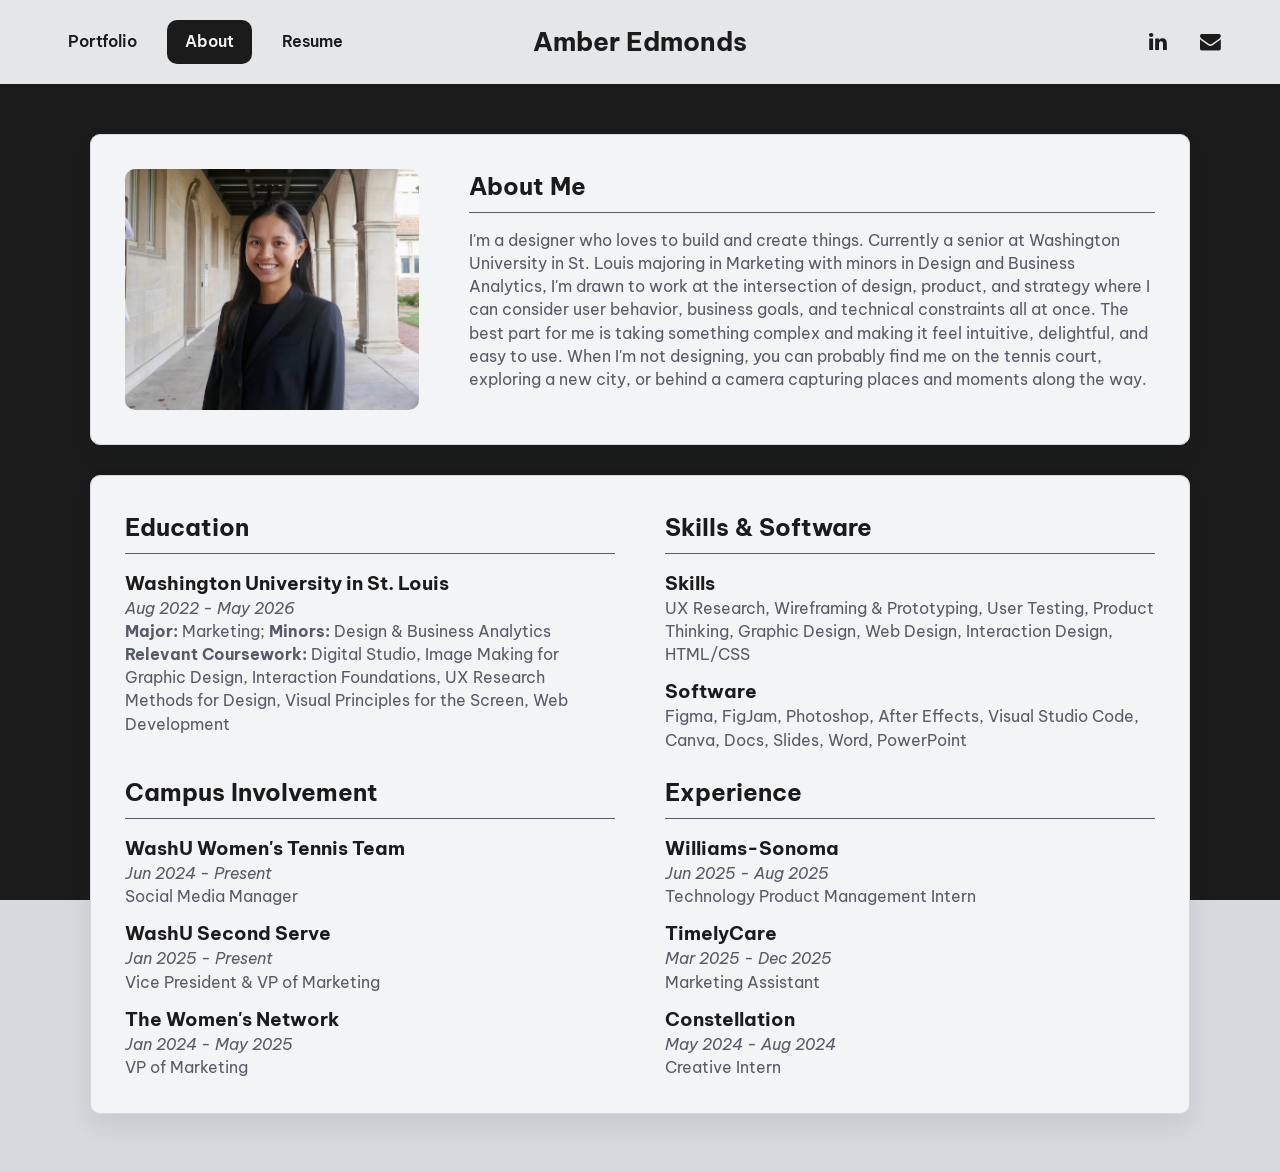
==== about.html @ a1888127 "portfolio update" ====
<!DOCTYPE html>
<html lang="en">
<head>
    <meta charset="UTF-8">
    <meta name="viewport" content="width=device-width, initial-scale=1.0">
    <title>Amber's Portfolio</title>
    <link rel="stylesheet" href="styles.css">
    <link rel="stylesheet" href="https://cdnjs.cloudflare.com/ajax/libs/font-awesome/4.7.0/css/font-awesome.min.css">

    <link rel="preconnect" href="https://fonts.googleapis.com">
    <link rel="preconnect" href="https://fonts.gstatic.com" crossorigin>
    <link href="https://fonts.googleapis.com/css2?family=Be+Vietnam+Pro:ital,wght@0,100;0,200;0,300;0,400;0,500;0,600;0,700;0,800;0,900;1,100;1,200;1,300;1,400;1,500;1,600;1,700;1,800;1,900" rel="stylesheet">
</head>
<body class="about-page">
    
    <header>
        <div class="top-nav">
                    <a class="top-nav-center" href="index.html">Amber Edmonds</a>
                    <div class="top-nav-menu">
                        <nav class="top-nav-left">
                <a href="index.html">Portfolio</a>
                <a class="selected" href="about.html">About</a>
                <a href="file:///Users/amberedmonds/Downloads/2_Career/Career%20Prep/Resume/Amber%20Edmonds%20Resume.pdf">Resume</a>
            </nav>
                    </div>
                    <nav class="top-nav-right" aria-label="Social links">
                <a href="https://www.linkedin.com/in/ambermedmonds/" target="_blank" rel="noopener noreferrer" aria-label="LinkedIn">
                    <i class="fa fa-linkedin" aria-hidden="true"></i>
                </a>
                <a href="mailto:a.m.edmonds@wustl.edu" aria-label="Email">
                    <i class="fa fa-envelope" aria-hidden="true"></i>
                </a>
            </nav>
                    <button class="nav-toggle" type="button" aria-expanded="false" aria-label="Toggle navigation menu">
                        <span></span>
                        <span></span>
                        <span></span>
                    </button>
                </div>
    </header>

    <main>
        <section id="about" class="about-panel">
            <div class="contents">
                <div class="two-cols">
                    <div class="first">
                        <img class="headshot" src="assets/headshot.png" alt="Professional headshot of Amber Edmonds">
                    </div>
                    <div class="second">
                        <h2>About Me</h2><hr>
                        <p>I'm a designer who loves to build and create things. Currently a senior at Washington University in St. Louis majoring in Marketing with minors in Design and Business Analytics, I'm drawn to work at the intersection of design, product, and strategy where I can consider user behavior, business goals, and technical constraints all at once. The best part for me is taking something complex and making it feel intuitive, delightful, and easy to use. When I'm not designing, you can probably find me on the tennis court, exploring a new city, or behind a camera capturing places and moments along the way.</p>
                    </div>
                </div>
            </div>
        </section>

        <section id="background" class="about-panel">
            <div class="contents">
                <div class="two-cols">
                    <div class="first">
                        <h2>Education</h2><hr>
                        <article>
                            <h3>Washington University in St. Louis</h3>
                            <p>
                                <i>Aug 2022 - May 2026</i>
                            </p>
                            <p>
                                <b>Major:</b> Marketing; <b>Minors:</b> Design &amp; Business Analytics
                            </p>
                            <p>
                                <b>Relevant Coursework:</b> Digital Studio, Image Making for Graphic Design, Interaction Foundations, UX Research Methods for Design, Visual Principles for the Screen, Web Development
                            </p>
                        </article><br>
                    </div>
                    <div class="second">
                        <h2>Skills & Software</h2><hr>
                        <article>
                            <h3>Skills</h3>
                            <p>UX Research, Wireframing &amp; Prototyping, User Testing, Product Thinking, Graphic Design, Web Design, Interaction Design, HTML/CSS</p>
                        </article>
                        <article>
                            <h3>Software</h3>
                            <p>Figma, FigJam, Photoshop, After Effects, Visual Studio Code, Canva, Docs, Slides, Word, PowerPoint</p>
                        </article><br>
                    </div>
                </div>

                <div class="two-cols">
                    <div class="first">
                        <h2>Campus Involvement</h2><hr>
                        <article>
                            <h3>WashU Women's Tennis Team</h3>
                            <p>
                                <i>Jun 2024 - Present</i><br>
                                Social Media Manager
                            </p>
                        </article>
                        <article>
                            <h3>WashU Second Serve</h3>
                            <p>
                                <i>Jan 2025 - Present</i><br>
                                Vice President & VP of Marketing
                            </p>
                        </article>
                        <article>
                            <h3>The Women's Network</h3>
                            <p>
                                <i>Jan 2024 - May 2025</i><br>
                                VP of Marketing
                            </p>
                        </article>
                    </div>
                    <div class="second">
                        <h2>Experience</h2><hr>
                        <article>
                            <h3>Williams-Sonoma</h3>
                            <p>
                                <i>Jun 2025 - Aug 2025</i><br>
                                Technology Product Management Intern
                            </p>
                        </article>
                        <article>
                            <h3>TimelyCare</h3>
                            <p>
                                <i>Mar 2025 - Dec 2025</i><br>
                                Marketing Assistant
                            </p>
                        </article>
                        <article>
                            <h3>Constellation</h3>
                            <p>
                                <i>May 2024 - Aug 2024</i><br>
                                Creative Intern
                            </p>
                        </article>
                    </div>
                </div>
            </div>
        </section>
    </main>
    <script src="script.js"></script>
    
</body>
</html>
---- styles.css ----
/*************** ALL PAGES ***************/

* {
  margin: 0;
  padding: 0;
  box-sizing: border-box;
}

:root {
    --nav-height: 84px;
    --nav-side-padding: 50px;
    --gray-dark: #1b1b1b;
    --gray-mid: #565b68;
    --gray-light-1: #f3f4f6;
    --gray-light-2: #d7d9df;
    --surface-overlay-94: rgba(243, 244, 246, 0.94);
    --surface-overlay-98: rgba(243, 244, 246, 0.98);
    --color-page: var(--gray-light-2);
    --color-surface: var(--gray-light-1);
    --color-surface-muted: var(--gray-light-1);
    --color-border: var(--gray-light-2);
    --color-text: var(--gray-dark);
    --color-muted: var(--gray-mid);
    --color-accent: #bb86fc;
    --shadow-soft: 0 12px 24px rgba(15, 23, 42, 0.08);
    --hero-surface-gradient:
        linear-gradient(160deg, var(--gray-dark) 0%, var(--gray-dark) 100%);
}

body {
    font-family: "Be Vietnam Pro", sans-serif;
    font-weight: 400;
    background-color: var(--color-page);
    color: var(--color-text);
    line-height: 1.45;
}

section {
    padding: 50px 0;
    background-color: var(--color-page);
    color: var(--color-text);
}

.contents {
    width: min(86%, 1240px);
    height: 100%;
    margin: 0 auto;
}

/*************** FONT STYLES ***************/

h1 {
    font-size: 4em;
}

@media screen and (max-width: 960px) {
    h1 {
        font-size: 3.5em;
    }
}

p {
    margin-bottom: 10px;
    color: var(--color-muted);
}

ul {
    list-style: none;
}

li {
    color: var(--color-muted);
}

a {
    color: var(--color-accent);
}

.header {
    color: var(--color-text);
}

.subheader {
    color: var(--color-muted);
}

h2,
h3 {
    color: var(--color-text);
}

/*************** HERO SECTION (ALL PAGES) ***************/

.hero {
    height: 75vh;
    padding-top: calc(var(--nav-height));
    background-image: linear-gradient(rgba(14, 0, 47, 0.8), rgba(14,0,47,0.5)), url("./assets/hero-background.jpg");
    background-size: cover;
    background-position: center;
    align-content: center;
    color: white;
}

.hero-description {
    font-weight: 400;
}

.hero-contents {
    width: 80%;
    margin: 0 auto;
    display: flex;
    flex-direction: column;
    gap: 20px;
}

.hero-contents ul {
    font-size: 1.2em;
}

/*************** HOME HERO ***************/

.home-hero {
    height: auto;
    min-height: 70vh;
    padding: calc(var(--nav-height) + 84px) 0 88px;
    color: #f5f2fa;
    background-image: var(--hero-surface-gradient);
}

.home-hero .hero-contents {
    position: relative;
    z-index: 1;
    width: min(80%, 1080px);
    gap: 18px;
    align-items: center;
    text-align: center;
}

.home-hero h1 {
    color: #f5f2fa;
    font-size: clamp(3rem, 7vw, 5.2rem);
    line-height: 0.95;
}

.home-hero .hero-description {
    max-width: 700px;
    margin: 0 auto;
    color: #d7cee6;
    font-size: clamp(1.1rem, 2vw, 1.45rem);
    line-height: 1.45;
    font-weight: 500;
}

@media screen and (max-width: 900px) {
    .home-hero {
        min-height: 66vh;
        padding: calc(var(--nav-height) + 56px) 0 60px;
    }

    .home-hero .hero-contents {
        width: 88%;
    }
}

/*************** NAVIGATION BAR ***************/

.top-nav {
    width: 100%;
    height: var(--nav-height);
    position: fixed;
    top: 0;
    left: 0;
    padding: 0 var(--nav-side-padding);
    display: flex;
    align-items: center;
    justify-content: flex-start;
    background-color: var(--surface-overlay-94);
    backdrop-filter: blur(8px);
    z-index: 1000;
}

.top-nav-menu {
    display: flex;
    align-items: center;
    order: 1;
}

.top-nav-left {
    display: flex;
    align-items: center;
    gap: 12px;
    justify-content: flex-start;
}

.top-nav-right {
    order: 2;
    display: flex;
    align-items: center;
    gap: 12px;
    margin-left: auto;
    justify-content: flex-end;
    z-index: 2;
}

.top-nav-left a {
    padding: 10px 18px;
    border-radius: 10px;
    text-decoration: none;
    font-weight: 600;
    color: var(--gray-dark);
    transition: background-color 0.2s ease, color 0.2s ease;
}

.top-nav-left a:hover,
.top-nav-left a.selected {
    background-color: var(--gray-dark);
    color: var(--gray-light-1);
}

.top-nav-center {
    position: absolute;
    left: 50%;
    transform: translateX(-50%);
    padding: 0 12px;
    font-size: 1.6em;
    font-weight: 700;
    text-decoration: none;
    color: var(--gray-dark);
    white-space: nowrap;
    z-index: 2;
}

.nav-toggle {
    order: 3;
    display: none;
    width: 42px;
    height: 42px;
    margin: 0 0 0 10px;
    padding: 0;
    border: 0;
    border-radius: 10px;
    background: transparent;
    color: var(--gray-dark);
    cursor: pointer;
}

.nav-toggle:hover {
    background-color: rgba(27, 27, 27, 0.12);
}

.nav-toggle span {
    display: block;
    width: 20px;
    height: 2px;
    margin: 4px auto;
    background-color: var(--gray-dark);
    border-radius: 10px;
    transition: transform 0.2s ease, opacity 0.2s ease;
}

.top-nav.is-open .nav-toggle span:nth-child(1) {
    transform: translateY(6px) rotate(45deg);
}

.top-nav.is-open .nav-toggle span:nth-child(2) {
    opacity: 0;
}

.top-nav.is-open .nav-toggle span:nth-child(3) {
    transform: translateY(-6px) rotate(-45deg);
}

.top-nav-right a {
    width: 40px;
    height: 40px;
    display: inline-flex;
    justify-content: center;
    align-items: center;
    text-decoration: none;
    border-radius: 10px;
    font-size: 1.3em;
    color: var(--gray-dark);
    transition: background-color 0.2s ease, color 0.2s ease;
}

.top-nav-right a:hover {
    background-color: var(--gray-dark);
    color: var(--gray-light-1);
}

@media screen and (max-width: 900px) {
    :root {
        --nav-height: 74px;
        --nav-side-padding: 20px;
    }

    .top-nav-center {
        position: static;
        transform: none;
        font-size: 1.15em;
        margin-right: auto;
        padding: 0;
    }

    .nav-toggle {
        display: inline-block;
        position: relative;
        z-index: 2;
        margin-left: 8px;
    }

    .top-nav-menu {
        display: none;
        position: absolute;
        top: calc(100% + 10px);
        right: var(--nav-side-padding);
        width: min(280px, calc(100vw - (var(--nav-side-padding) * 2)));
        flex-direction: column;
        align-items: stretch;
        gap: 12px;
        padding: 14px;
        border-radius: 10px;
        background-color: var(--surface-overlay-98);
        box-shadow: 0 10px 24px rgba(0, 0, 0, 0.35);
        z-index: 3;
    }

    .top-nav.is-open .top-nav-menu {
        display: flex;
    }

    .top-nav-left {
        flex-direction: column;
        align-items: stretch;
        gap: 6px;
    }

    .top-nav-left a {
        display: block;
        width: 100%;
        padding: 9px 12px;
        font-size: 0.95em;
    }

    .top-nav-right {
        margin-left: 0;
        gap: 8px;
    }

    .top-nav-right a {
        width: 30px;
        height: 30px;
        font-size: 0.95em;
    }
}

@media screen and (max-width: 700px) {
    :root {
        --nav-height: 70px;
        --nav-side-padding: 14px;
    }

    .top-nav-left {
        gap: 4px;
    }

    .top-nav-left a {
        padding: 6px 8px;
    }

    .top-nav-center {
        font-size: 1em;
    }

    .top-nav-menu {
        width: min(240px, calc(100vw - (var(--nav-side-padding) * 2)));
    }

    .top-nav-left a {
        font-size: 0.9em;
    }
}

/*************** PROJECT GRID ***************/

body.home-page,
body.about-page {
    background-image: var(--hero-surface-gradient);
    background-attachment: fixed;
    background-repeat: no-repeat;
    background-size: cover;
}

.home-projects {
    padding: 8px 0 72px;
    background-color: transparent;
}

.home-projects .contents {
    padding: 0;
    border: 0;
    border-radius: 10px;
    background-color: transparent;
    box-shadow: none;
}

.project-header {
    margin-bottom: 18px;
    color: var(--color-text);
    font-size: clamp(2.2rem, 5vw, 3.2rem);
}

.home-projects .project-header {
    color: var(--gray-light-1);
}

.home-projects .contents > .project-tags {
    margin-bottom: 30px;
}

.card-grid {
    display: grid;
    grid-template-columns: 1fr 1fr;
    gap: 30px;
}

@media screen and (max-width: 1240px) {
    .card-grid {
        grid-template-columns: 1fr;
        gap: 24px;
    }
}

.card {
    width: 100%;
    height: auto;
    position: relative;
    padding: 0;
    border: 0;
    border-radius: 10px;
    background-color: transparent;
    box-shadow: none;
    transition: transform 0.22s ease;
    overflow: visible;
}

.card-img {
    width: 100%;
    height: 52vh;
    margin-top: 0;
    display: block;            
    object-fit: cover;
    border-radius: 10px;
    transition: scale 0.25s ease;
}

.card-link {
    display: block;
    color: inherit;
    text-decoration: none;
    cursor: pointer;
    border-radius: 10px;
}

@media screen and (max-width: 1240px) {
    .card-img {
        height: 68vh;
    }
}

@media screen and (max-width: 1000px) {
    .card-img {
        height: 60vh;
    }
}

@media screen and (max-width: 700px) {
    .card-img {
        height: 56vh;
    }
}

.card:hover,
.card:focus-within {
    transform: none;
    box-shadow: none;
}

.card:hover .card-img,
.card:focus-within .card-img {
    scale: 1.005;
    box-shadow: 0 8px 18px rgba(0, 0, 0, 0.25);
}

.card-grid a {
    text-decoration: none;
    color: inherit;
}

.project-tags {
    width: 100%;
    display: flex;
    flex-direction: row;
    flex-wrap: wrap;
    gap: 10px;
}

.card .project-tags {
    margin: 14px 0 10px;
}

.home-projects .card .project-tags {
    margin: 14px 0 15px;
}

.tag {
    margin: 0;
    padding: 5px 15px;
    text-align: center;
    border: var(--color-accent) solid 2px;
    border-radius: 10px;
    background-color: rgba(187, 134, 252, 0.1);
    color: var(--color-accent);
    font-size: 0.86rem;
    font-weight: 600;
}

.tag.is-active {
    background-color: var(--gray-dark);
    border-color: var(--gray-dark);
    color: var(--gray-light-1);
}

.home-projects .contents > .project-tags .tag:hover,
.home-projects .contents > .project-tags .tag.is-active {
    background-color: rgba(187, 134, 252, 1);
    border-color: rgba(187, 134, 252, 1);
    color: var(--gray-light-1);
}

.card .header {
    margin-bottom: 6px;
    font-size: 1.35rem;
    line-height: 1.25;
    text-transform: none;
}

.home-projects .card .header {
    color: var(--gray-light-1);
}

.home-projects .card .subheader {
    color: var(--gray-light-2);
}

@media screen and (max-width: 900px) {
    .home-projects .contents {
        padding: 0;
    }
}

/*************** INDIVIDUAL PROJECT PAGES ***************/

.two-cols {
    display: flex;
    flex-direction: row;
    gap: 20px
}

.first {
    width: 20%;
}

.second {
    width: 80%;
}

@media screen and (max-width: 1240px) {
    .two-cols {
        flex-direction: column;
        gap: 0px;
    }
    .first {
        width: 100%;
    }
    .second {
        width: 100%;
    }
}

.cover-img {
    width: 100%;
    height: 94vh;
    object-fit: cover;
    margin-top: 30px;
    border-radius: 10px;
}

table {
    font-size: 1.3em;
}

th, td {
  padding: 5px 30px 5px 0px;
}

th {
    width: 10%;
    text-align: left;
}

img {
    width: 100%;
    margin-bottom: 20px;
    border-radius: 10px;
}

video {
    width: 100%;
    margin-bottom: 20px;
    border-radius: 10px;
}

iframe {
    width: 100%;
    height: 600px;
    border-radius: 10px;
}

/*************** PROJECT CASE STUDY SPLIT LAYOUT ***************/

.project-case-study {
    min-height: 100vh;
    padding: calc(var(--nav-height) + 50px) 50px 50px;
    background: var(--hero-surface-gradient);
}

.project-case-wrap {
    max-width: 1700px;
    height: calc(100vh - var(--nav-height) - 24px);
    margin: 0 auto;
    display: grid;
    grid-template-columns: minmax(340px, 39%) minmax(0, 61%);
    gap: 24px;
}

.project-case-left,
.project-case-right {
    border-radius: 10px;
    overflow: hidden;
    -webkit-mask-image: -webkit-radial-gradient(white, black);
}

.project-case-left {
    padding: 40px 34px;
    background-color: var(--color-surface);
    box-shadow: inset 0 0 0 1px var(--color-border);
    overflow-x: hidden;
    overflow-y: auto;
}

.project-case-left h1 {
    margin-bottom: 16px;
    color: var(--color-text);
    font-size: clamp(2.8rem, 6vw, 4rem);
    line-height: 0.95;
}

.project-case-kicker {
    margin-bottom: 14px;
    color: var(--color-muted);
    letter-spacing: 0.08em;
    font-size: 0.8rem;
    text-transform: uppercase;
    font-weight: 700;
}

.project-case-intro {
    margin-bottom: 14px;
    color: var(--color-muted);
    font-size: 1.1rem;
    line-height: 1.45;
}

.project-meta-grid {
    margin: 18px 0 28px;
    display: grid;
    grid-template-columns: repeat(3, minmax(0, 1fr));
    gap: 16px;
}

.project-meta-grid h3 {
    margin-bottom: 6px;
    color: var(--color-text);
    font-size: 1rem;
}

.project-meta-grid p {
    margin-bottom: 0;
    color: var(--color-muted);
    font-size: 0.98rem;
}

.project-accordion-group {
    margin-bottom: 26px;
    border-top: 1px solid var(--color-border);
}

.project-accordion {
    border-bottom: 1px solid var(--color-border);
}

.project-accordion summary {
    list-style: none;
    cursor: pointer;
    padding: 14px 0;
    color: var(--color-text);
    font-size: 1.1rem;
    font-weight: 600;
    display: flex;
    justify-content: space-between;
    align-items: center;
}

.project-accordion summary::-webkit-details-marker {
    display: none;
}

.project-accordion summary::after {
    content: "+";
    color: var(--color-text);
    font-size: 1.6rem;
    font-weight: 500;
    line-height: 1;
}

.project-accordion[open] summary::after {
    content: "\2212";
}

.project-accordion-content {
    padding: 0 0 16px;
}

.project-accordion-content p {
    color: var(--color-muted);
    margin-bottom: 0;
    line-height: 1.5;
}

.project-accordion-content ul {
    list-style: disc;
    padding-left: 20px;
}

.project-accordion-content li {
    color: var(--color-muted);
}

.project-prototype-link {
    display: inline-block;
    padding: 10px 16px;
    border-radius: 10px;
    text-decoration: none;
    font-weight: 700;
    color: var(--gray-light-1);
    background-color: var(--gray-dark);
}

.project-prototype-link:hover {
    color: var(--gray-light-1);
    background-color: var(--gray-mid);
}

.project-case-right {
    padding: 0 0px 0px;
    position: relative;
    overflow-x: hidden;
    overflow-y: auto;
    background: transparent;
    display: flex;
    flex-direction: column;
    gap: 14px;
}

.project-scroll-hint {
    position: absolute;
    right: 14px;
    top: 14px;
    margin: 0;
    padding: 6px 10px;
    border: 1px solid rgba(243, 244, 246, 0.4);
    border-radius: 999px;
    background-color: rgba(27, 27, 27, 0.74);
    color: var(--gray-light-1);
    font-size: 0.72rem;
    font-weight: 600;
    line-height: 1;
    letter-spacing: 0.02em;
    pointer-events: none;
    opacity: 0;
    transform: translateY(-6px);
    transition: opacity 0.2s ease, transform 0.2s ease;
    z-index: 3;
}

.project-case-right.can-scroll .project-scroll-hint {
    opacity: 1;
    transform: translateY(0);
}

.project-case-right.scrolled .project-scroll-hint {
    opacity: 0;
    transform: translateY(-6px);
}

.project-case-right::after {
    content: "";
    position: absolute;
    left: 0;
    right: 0;
    bottom: 0;
    height: 64px;
    background: linear-gradient(180deg, rgba(27, 27, 27, 0) 0%, rgba(27, 27, 27, 0.38) 100%);
    pointer-events: none;
    opacity: 0;
    transition: opacity 0.2s ease;
    z-index: 2;
}

.project-case-right.can-scroll::after {
    opacity: 1;
}

.project-case-right.scrolled::after {
    opacity: 0;
}

.project-visual-card {
    margin: 0;
    padding: 0;
    border: 0;
    border-radius: 10px;
    background: transparent;
}

.project-visual-card img,
.project-visual-card video {
    width: 100%;
    display: block;
    margin: 0;
    border-radius: 10px;
}

.project-visual-card figcaption {
    margin-top: 8px;
    color: #d7dbeb;
    font-size: 0.86rem;
    letter-spacing: 0.03em;
}

@media screen and (max-width: 1200px) {
    .project-case-study {
        padding: calc(var(--nav-height) + 16px) 14px 14px;
    }

    .project-case-wrap {
        height: auto;
        grid-template-columns: 1fr;
    }

    .project-case-right {
        min-height: 60vh;
    }
}

@media screen and (max-width: 700px) {
    .project-case-left {
        padding: 28px 20px;
    }

    .project-case-intro {
        font-size: 1rem;
    }

    .project-meta-grid {
        grid-template-columns: 1fr;
        gap: 12px;
    }
}

/*************** ABOUT ME ***************/

#about {
    padding-top: calc(var(--nav-height) + 50px);
    padding-bottom: 18px;
}

#background {
    padding-top: 12px;
    padding-bottom: 58px;
}

.about-panel {
    background-color: transparent;
}

.about-panel .contents {
    padding: 34px;
    border: 1px solid var(--color-border);
    border-radius: 10px;
    background-color: var(--color-surface);
    box-shadow: var(--shadow-soft);
}

.about-panel h2,
.about-panel h3 {
    color: var(--color-text);
}

.about-panel h3 {
    margin-top: 12px;
}

.about-panel p,
.about-panel li {
    color: var(--color-muted);
}

.about-panel p {
    margin-bottom: 0;
}

.about-panel hr {
    border: 0;
    border-top: 1px solid var(--gray-mid);
    margin: 8px 0 16px;
}

#about .two-cols {
    display: flex;
    flex-direction: row;
    gap: 50px;
}

@media screen and (max-width: 1100px) {
    #about .two-cols {
        flex-direction: column;
    }
}

#about .first {
    width: 30%;
}

@media screen and (max-width: 1100px) {
    #about .first {
        width: 100%;
        height: 60vh;
        align-self: center;
    }
}

#about .second {
    width: 70%;
}

@media screen and (max-width: 1100px) {
    #about .second {
        width: 100%;
    }
}

.headshot {
    height: 100%;
    margin: 0;
    object-fit: cover;
}

#background .two-cols {
    display: flex;
    flex-direction: row;
    gap: 50px;
}

@media screen and (max-width: 960px) {
    #background .two-cols {
        flex-direction: column;
        gap: 0px;
    }
}

#background .first {
    width: 50%;
}

@media screen and (max-width: 960px) {
    #background .first {
        width: 100%;
    }
}

#background .second {
    width: 50%;
}

@media screen and (max-width: 960px) {
    #background .second {
        width: 100%;
    }
}

@media screen and (max-width: 900px) {
    .about-panel .contents {
        padding: 22px;
    }
}

/*************** BUTTON ***************/

button {
    margin: 40px 0px;
    border: #BB86FC solid 2px;
    border-radius: 10px;
    font-family: "Be Vietnam Pro", sans-serif;
    font-size: 1.2em;
    background-color: rgba(187, 134, 252, 0);
    color: #BB86FC;
}

button:hover { 
    background-color: rgba(187, 134, 252, 100);
    color: white;
}
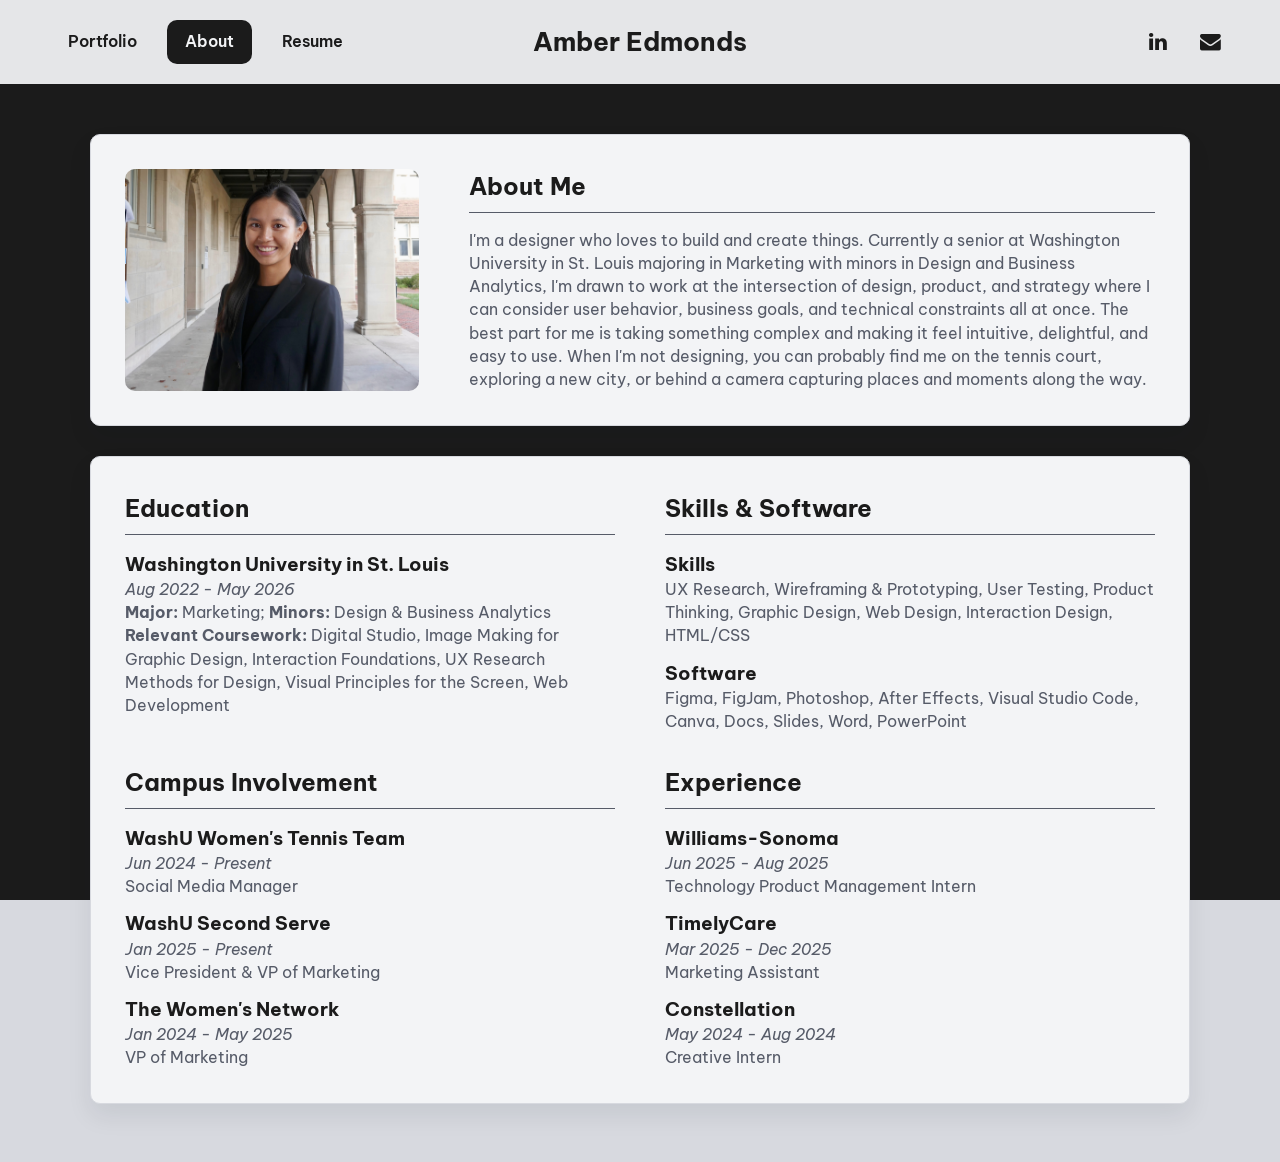
==== commit 3dd23e71: "update" ====
--- a/about.html
+++ b/about.html
@@ -70,7 +70,7 @@
                             <p>
                                 <b>Relevant Coursework:</b> Digital Studio, Image Making for Graphic Design, Interaction Foundations, UX Research Methods for Design, Visual Principles for the Screen, Web Development
                             </p>
-                        </article><br>
+                        </article>
                     </div>
                     <div class="second">
                         <h2>Skills & Software</h2><hr>
@@ -81,7 +81,7 @@
                         <article>
                             <h3>Software</h3>
                             <p>Figma, FigJam, Photoshop, After Effects, Visual Studio Code, Canva, Docs, Slides, Word, PowerPoint</p>
-                        </article><br>
+                        </article>
                     </div>
                 </div>
 
--- a/styles.css
+++ b/styles.css
@@ -47,6 +47,22 @@
     margin: 0 auto;
 }
 
+@media screen and (max-width: 1100px) {
+    .contents {
+        width: min(90%, 1240px);
+    }
+}
+
+@media screen and (max-width: 700px) {
+    section {
+        padding: 40px 0;
+    }
+
+    .contents {
+        width: min(92%, 1240px);
+    }
+}
+
 /*************** FONT STYLES ***************/
 
 h1 {
@@ -151,7 +167,7 @@
     font-weight: 500;
 }
 
-@media screen and (max-width: 900px) {
+@media screen and (max-width: 1024px) {
     .home-hero {
         min-height: 66vh;
         padding: calc(var(--nav-height) + 56px) 0 60px;
@@ -288,7 +304,7 @@
     color: var(--gray-light-1);
 }
 
-@media screen and (max-width: 900px) {
+@media screen and (max-width: 1024px) {
     :root {
         --nav-height: 74px;
         --nav-side-padding: 20px;
@@ -391,6 +407,13 @@
     background-size: cover;
 }
 
+@media (hover: none), screen and (max-width: 1200px) {
+    body.home-page,
+    body.about-page {
+        background-attachment: scroll;
+    }
+}
+
 .home-projects {
     padding: 8px 0 72px;
     background-color: transparent;
@@ -446,7 +469,7 @@
 
 .card-img {
     width: 100%;
-    height: 52vh;
+    height: clamp(220px, 34vw, 460px);
     margin-top: 0;
     display: block;            
     object-fit: cover;
@@ -464,19 +487,13 @@
 
 @media screen and (max-width: 1240px) {
     .card-img {
-        height: 68vh;
-    }
-}
-
-@media screen and (max-width: 1000px) {
-    .card-img {
-        height: 60vh;
+        height: clamp(250px, 58vw, 560px);
     }
 }
 
 @media screen and (max-width: 700px) {
     .card-img {
-        height: 56vh;
+        height: clamp(220px, 62vw, 340px);
     }
 }
 
@@ -590,13 +607,15 @@
 
 .cover-img {
     width: 100%;
-    height: 94vh;
+    height: clamp(320px, 80vh, 940px);
     object-fit: cover;
     margin-top: 30px;
     border-radius: 10px;
 }
 
 table {
+    width: 100%;
+    border-collapse: collapse;
     font-size: 1.3em;
 }
 
@@ -623,7 +642,7 @@
 
 iframe {
     width: 100%;
-    height: 600px;
+    height: clamp(280px, 72vh, 600px);
     border-radius: 10px;
 }
 
@@ -870,7 +889,7 @@
     }
 
     .project-case-right {
-        min-height: 60vh;
+        min-height: 52vh;
     }
 }
 
@@ -879,6 +898,10 @@
         padding: 28px 20px;
     }
 
+    .project-case-left h1 {
+        font-size: clamp(2rem, 11vw, 2.8rem);
+    }
+
     .project-case-intro {
         font-size: 1rem;
     }
@@ -886,6 +909,20 @@
     .project-meta-grid {
         grid-template-columns: 1fr;
         gap: 12px;
+    }
+
+    .project-case-right {
+        min-height: 44vh;
+        gap: 10px;
+    }
+
+    table {
+        font-size: 1rem;
+    }
+
+    th,
+    td {
+      padding: 5px 12px 5px 0px;
     }
 }
 
@@ -943,9 +980,10 @@
     gap: 50px;
 }
 
-@media screen and (max-width: 1100px) {
+@media screen and (max-width: 920px) {
     #about .two-cols {
         flex-direction: column;
+        gap: 20px;
     }
 }
 
@@ -953,11 +991,12 @@
     width: 30%;
 }
 
-@media screen and (max-width: 1100px) {
+@media screen and (max-width: 920px) {
     #about .first {
         width: 100%;
-        height: 60vh;
-        align-self: center;
+        max-width: none;
+        height: clamp(240px, 52vw, 360px);
+        align-self: stretch;
     }
 }
 
@@ -965,16 +1004,19 @@
     width: 70%;
 }
 
-@media screen and (max-width: 1100px) {
+@media screen and (max-width: 920px) {
     #about .second {
         width: 100%;
     }
 }
 
 .headshot {
+    width: 100%;
     height: 100%;
+    display: block;
     margin: 0;
     object-fit: cover;
+    object-position: center top;
 }
 
 #background .two-cols {
@@ -983,10 +1025,20 @@
     gap: 50px;
 }
 
-@media screen and (max-width: 960px) {
+@media screen and (min-width: 1101px) {
+    #background .contents > .two-cols + .two-cols {
+        margin-top: 32px;
+    }
+}
+
+@media screen and (max-width: 1100px) {
     #background .two-cols {
         flex-direction: column;
-        gap: 0px;
+        gap: 24px;
+    }
+
+    #background .contents > .two-cols + .two-cols {
+        margin-top: 24px;
     }
 }
 
@@ -994,7 +1046,7 @@
     width: 50%;
 }
 
-@media screen and (max-width: 960px) {
+@media screen and (max-width: 1100px) {
     #background .first {
         width: 100%;
     }
@@ -1004,7 +1056,7 @@
     width: 50%;
 }
 
-@media screen and (max-width: 960px) {
+@media screen and (max-width: 1100px) {
     #background .second {
         width: 100%;
     }
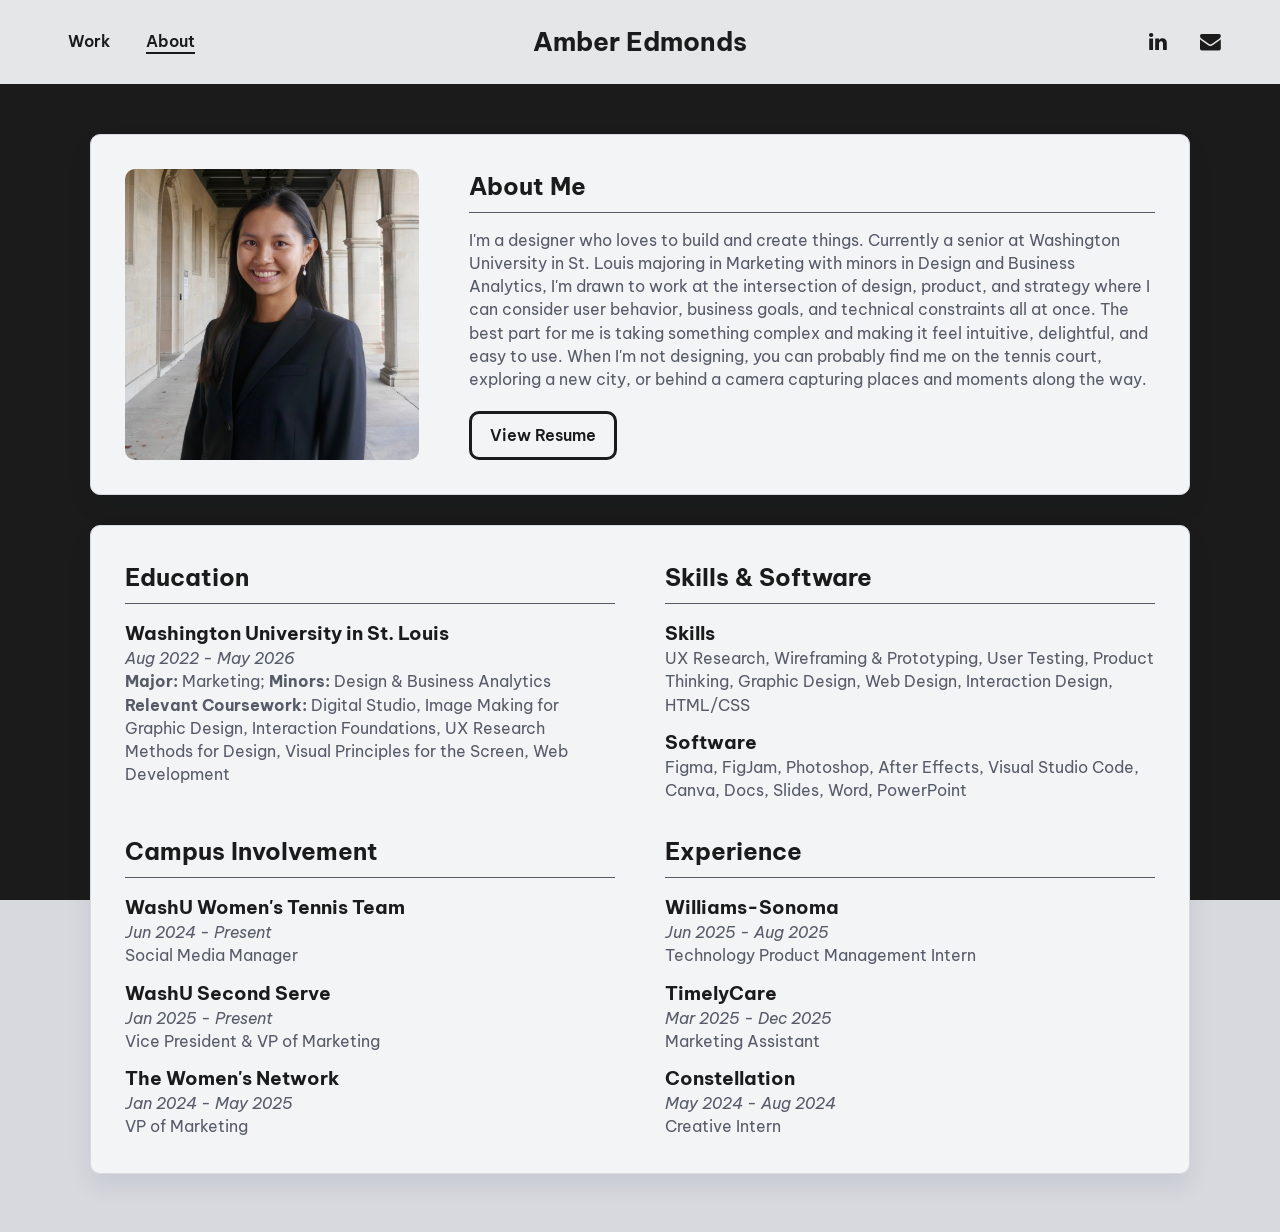
==== commit e3bc80e6: "update" ====
--- a/about.html
+++ b/about.html
@@ -10,6 +10,13 @@
     <link rel="preconnect" href="https://fonts.googleapis.com">
     <link rel="preconnect" href="https://fonts.gstatic.com" crossorigin>
     <link href="https://fonts.googleapis.com/css2?family=Be+Vietnam+Pro:ital,wght@0,100;0,200;0,300;0,400;0,500;0,600;0,700;0,800;0,900;1,100;1,200;1,300;1,400;1,500;1,600;1,700;1,800;1,900" rel="stylesheet">
+    <script async src="https://www.googletagmanager.com/gtag/js?id=G-XXXXXXXXXX"></script>
+    <script>
+      window.dataLayer = window.dataLayer || [];
+      function gtag(){dataLayer.push(arguments);}
+      gtag('js', new Date());
+      gtag('config', 'G-XXXXXXXXXX');
+    </script>
 </head>
 <body class="about-page">
     
@@ -18,9 +25,8 @@
                     <a class="top-nav-center" href="index.html">Amber Edmonds</a>
                     <div class="top-nav-menu">
                         <nav class="top-nav-left">
-                <a href="index.html">Portfolio</a>
+                <a href="index.html">Work</a>
                 <a class="selected" href="about.html">About</a>
-                <a href="file:///Users/amberedmonds/Downloads/2_Career/Career%20Prep/Resume/Amber%20Edmonds%20Resume.pdf">Resume</a>
             </nav>
                     </div>
                     <nav class="top-nav-right" aria-label="Social links">
@@ -49,6 +55,7 @@
                     <div class="second">
                         <h2>About Me</h2><hr>
                         <p>I'm a designer who loves to build and create things. Currently a senior at Washington University in St. Louis majoring in Marketing with minors in Design and Business Analytics, I'm drawn to work at the intersection of design, product, and strategy where I can consider user behavior, business goals, and technical constraints all at once. The best part for me is taking something complex and making it feel intuitive, delightful, and easy to use. When I'm not designing, you can probably find me on the tennis court, exploring a new city, or behind a camera capturing places and moments along the way.</p>
+                        <a class="project-prototype-link about-resume-link" href="https://drive.google.com/file/d/1lOohoUx36KySe4A1EGw-9jTchKFpHAnn/view?usp=sharing" target="_blank" rel="noopener noreferrer">View Resume</a>
                     </div>
                 </div>
             </div>
--- a/styles.css
+++ b/styles.css
@@ -137,10 +137,12 @@
 
 .home-hero {
     height: auto;
-    min-height: 70vh;
-    padding: calc(var(--nav-height) + 84px) 0 88px;
+    padding: calc(var(--nav-height) + 120px) 0 70px;
     color: #f5f2fa;
     background-image: var(--hero-surface-gradient);
+    background-size: 100% 100%;
+    background-position: 0 0;
+    background-color: var(--gray-dark);
 }
 
 .home-hero .hero-contents {
@@ -161,7 +163,7 @@
 .home-hero .hero-description {
     max-width: 700px;
     margin: 0 auto;
-    color: #d7cee6;
+    color: #ffffff;
     font-size: clamp(1.1rem, 2vw, 1.45rem);
     line-height: 1.45;
     font-weight: 500;
@@ -204,7 +206,7 @@
 .top-nav-left {
     display: flex;
     align-items: center;
-    gap: 12px;
+    gap: 0;
     justify-content: flex-start;
 }
 
@@ -220,17 +222,24 @@
 
 .top-nav-left a {
     padding: 10px 18px;
-    border-radius: 10px;
-    text-decoration: none;
+    border: 0;
+    border-radius: 0;
+    text-decoration-line: underline;
+    text-decoration-color: transparent;
+    text-decoration-thickness: 2px;
+    text-underline-offset: 5px;
     font-weight: 600;
     color: var(--gray-dark);
-    transition: background-color 0.2s ease, color 0.2s ease;
-}
-
-.top-nav-left a:hover,
+    transition: color 0.2s ease, text-decoration-color 0.2s ease;
+}
+
+.top-nav-left a:hover {
+    color: var(--gray-dark);
+    text-decoration-color: currentColor;
+}
+
 .top-nav-left a.selected {
-    background-color: var(--gray-dark);
-    color: var(--gray-light-1);
+    text-decoration-color: currentColor;
 }
 
 .top-nav-center {
@@ -407,6 +416,11 @@
     background-size: cover;
 }
 
+body.project-page {
+    background-color: #DBEAFE;
+    background-image: none;
+}
+
 @media (hover: none), screen and (max-width: 1200px) {
     body.home-page,
     body.about-page {
@@ -419,6 +433,14 @@
     background-color: transparent;
 }
 
+.project-directory-page {
+    padding-top: calc(var(--nav-height) + 28px);
+}
+
+.project-directory-page .home-projects {
+    padding-top: 0;
+}
+
 .home-projects .contents {
     padding: 0;
     border: 0;
@@ -437,8 +459,64 @@
     color: var(--gray-light-1);
 }
 
-.home-projects .contents > .project-tags {
-    margin-bottom: 30px;
+.project-category-grid {
+    margin-bottom: 12px;
+    display: grid;
+    grid-template-columns: repeat(auto-fit, minmax(160px, 1fr));
+    gap: 12px;
+}
+
+.project-category-card {
+    display: block;
+    margin: 0;
+    padding: 14px;
+    border: 1px solid rgba(243, 244, 246, 0.26);
+    border-radius: 10px;
+    background-color: rgba(27, 27, 27, 0.58);
+    color: var(--gray-light-1);
+    text-align: left;
+    text-decoration: none;
+    font-family: "Be Vietnam Pro", sans-serif;
+    font-size: 1rem;
+    line-height: 1.25;
+    cursor: pointer;
+    transition: transform 0.2s ease, border-color 0.2s ease, background-color 0.2s ease, color 0.2s ease;
+}
+
+.project-category-card:hover {
+    transform: translateY(-2px);
+    border-color: rgba(243, 244, 246, 0.52);
+    background-color: rgba(27, 27, 27, 0.7);
+}
+
+.project-category-card:focus-visible {
+    outline: 2px solid var(--gray-light-1);
+    outline-offset: 2px;
+}
+
+.project-category-card.is-active {
+    border-color: var(--gray-light-1);
+    background-color: var(--gray-light-1);
+    color: var(--gray-dark);
+}
+
+.project-category-title {
+    display: block;
+    margin-bottom: 8px;
+    font-size: 1.1rem;
+    font-weight: 700;
+}
+
+.project-category-meta {
+    display: block;
+    font-size: 0.86rem;
+    opacity: 0.86;
+}
+
+.project-filter-status {
+    margin-bottom: 28px;
+    color: #d7cee6;
+    font-size: 0.96rem;
 }
 
 .card-grid {
@@ -447,7 +525,7 @@
     gap: 30px;
 }
 
-@media screen and (max-width: 1240px) {
+@media screen and (max-width: 1100px) {
     .card-grid {
         grid-template-columns: 1fr;
         gap: 24px;
@@ -479,13 +557,14 @@
 
 .card-link {
     display: block;
+    position: relative;
     color: inherit;
     text-decoration: none;
     cursor: pointer;
     border-radius: 10px;
 }
 
-@media screen and (max-width: 1240px) {
+@media screen and (max-width: 1100px) {
     .card-img {
         height: clamp(250px, 58vw, 560px);
     }
@@ -527,7 +606,14 @@
 }
 
 .home-projects .card .project-tags {
-    margin: 14px 0 15px;
+    position: absolute;
+    top: 12px;
+    right: 12px;
+    width: auto;
+    margin: 0;
+    z-index: 2;
+    justify-content: flex-end;
+    pointer-events: none;
 }
 
 .tag {
@@ -542,17 +628,10 @@
     font-weight: 600;
 }
 
-.tag.is-active {
-    background-color: var(--gray-dark);
-    border-color: var(--gray-dark);
-    color: var(--gray-light-1);
-}
-
-.home-projects .contents > .project-tags .tag:hover,
-.home-projects .contents > .project-tags .tag.is-active {
-    background-color: rgba(187, 134, 252, 1);
-    border-color: rgba(187, 134, 252, 1);
-    color: var(--gray-light-1);
+.home-projects .card .tag {
+    border: 1px solid #111111;
+    background-color: #111111;
+    color: #ffffff;
 }
 
 .card .header {
@@ -573,6 +652,16 @@
 @media screen and (max-width: 900px) {
     .home-projects .contents {
         padding: 0;
+    }
+
+    .project-category-grid {
+        grid-template-columns: repeat(2, minmax(0, 1fr));
+    }
+}
+
+@media screen and (max-width: 600px) {
+    .project-category-grid {
+        grid-template-columns: 1fr;
     }
 }
 
@@ -767,6 +856,10 @@
     line-height: 1.5;
 }
 
+.wugo-link {
+    color: #2762EA;
+}
+
 .project-accordion-content ul {
     list-style: disc;
     padding-left: 20px;
@@ -778,17 +871,18 @@
 
 .project-prototype-link {
     display: inline-block;
-    padding: 10px 16px;
+    padding: 10px 18px;
+    border: 3px solid var(--gray-dark);
     border-radius: 10px;
     text-decoration: none;
-    font-weight: 700;
+    font-weight: 600;
+    color: var(--gray-dark);
+    background-color: transparent;
+}
+
+.project-prototype-link:hover {
     color: var(--gray-light-1);
     background-color: var(--gray-dark);
-}
-
-.project-prototype-link:hover {
-    color: var(--gray-light-1);
-    background-color: var(--gray-mid);
 }
 
 .project-case-right {
@@ -1010,6 +1104,10 @@
     }
 }
 
+.about-resume-link {
+    margin-top: 20px;
+}
+
 .headshot {
     width: 100%;
     height: 100%;
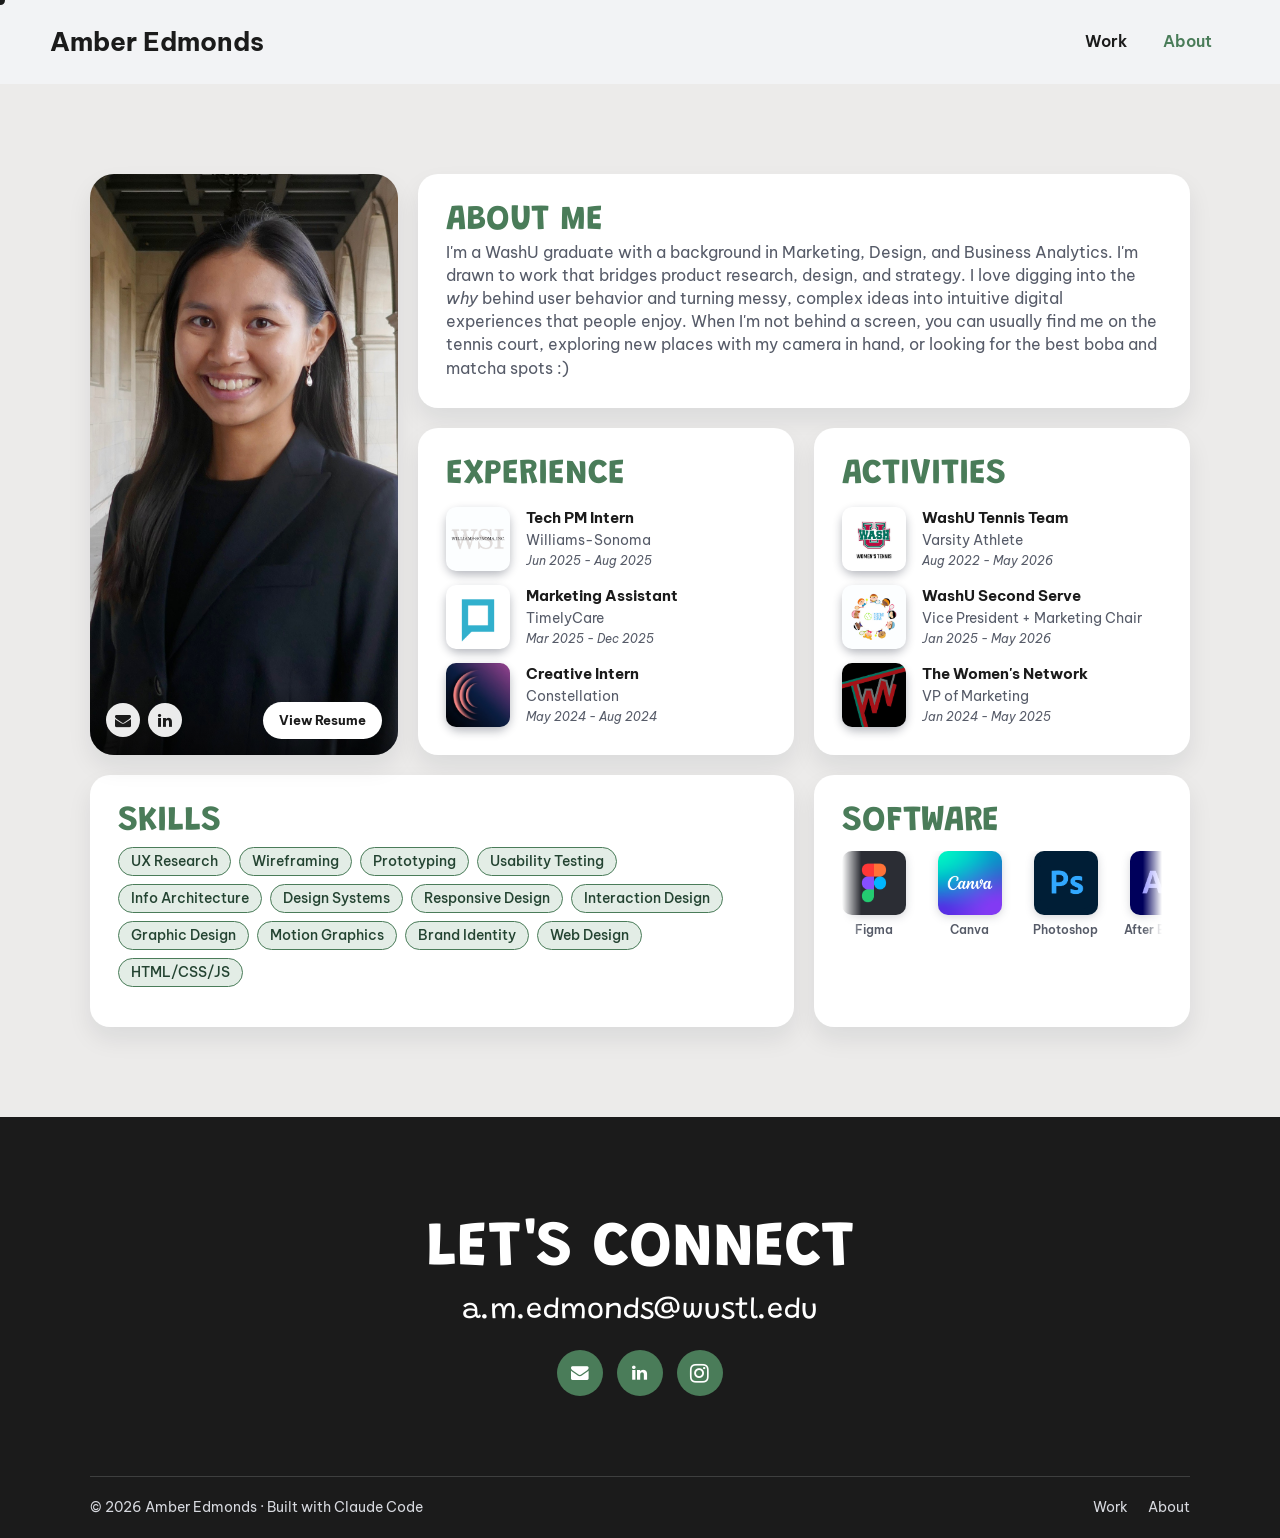
==== commit a551ccc8: "portfolio-update" ====
--- a/about.html
+++ b/about.html
@@ -3,13 +3,15 @@
 <head>
     <meta charset="UTF-8">
     <meta name="viewport" content="width=device-width, initial-scale=1.0">
-    <title>Amber's Portfolio</title>
+    <title>About | Amber Edmonds</title>
+    <link rel="icon" type="image/png" href="assets/favicon.png">
     <link rel="stylesheet" href="styles.css">
     <link rel="stylesheet" href="https://cdnjs.cloudflare.com/ajax/libs/font-awesome/4.7.0/css/font-awesome.min.css">
 
     <link rel="preconnect" href="https://fonts.googleapis.com">
     <link rel="preconnect" href="https://fonts.gstatic.com" crossorigin>
     <link href="https://fonts.googleapis.com/css2?family=Be+Vietnam+Pro:ital,wght@0,100;0,200;0,300;0,400;0,500;0,600;0,700;0,800;0,900;1,100;1,200;1,300;1,400;1,500;1,600;1,700;1,800;1,900" rel="stylesheet">
+    <link href="https://fonts.googleapis.com/css2?family=Grandstander:ital,wght@0,100..900;1,100..900&display=swap" rel="stylesheet">
     <script async src="https://www.googletagmanager.com/gtag/js?id=G-XXXXXXXXXX"></script>
     <script>
       window.dataLayer = window.dataLayer || [];
@@ -18,134 +20,234 @@
       gtag('config', 'G-XXXXXXXXXX');
     </script>
 </head>
-<body class="about-page">
-    
+<body>
+
     <header>
         <div class="top-nav">
-                    <a class="top-nav-center" href="index.html">Amber Edmonds</a>
-                    <div class="top-nav-menu">
-                        <nav class="top-nav-left">
-                <a href="index.html">Work</a>
+            <a class="top-nav-center" href="index.html#home">Amber Edmonds</a>
+            <div class="top-nav-menu">
+                <nav class="top-nav-left">
+                <a href="index.html#work">Work</a>
                 <a class="selected" href="about.html">About</a>
-            </nav>
-                    </div>
-                    <nav class="top-nav-right" aria-label="Social links">
-                <a href="https://www.linkedin.com/in/ambermedmonds/" target="_blank" rel="noopener noreferrer" aria-label="LinkedIn">
-                    <i class="fa fa-linkedin" aria-hidden="true"></i>
-                </a>
-                <a href="mailto:a.m.edmonds@wustl.edu" aria-label="Email">
-                    <i class="fa fa-envelope" aria-hidden="true"></i>
-                </a>
-            </nav>
-                    <button class="nav-toggle" type="button" aria-expanded="false" aria-label="Toggle navigation menu">
-                        <span></span>
-                        <span></span>
-                        <span></span>
-                    </button>
-                </div>
+                </nav>
+            </div>
+            <button class="nav-toggle" type="button" aria-expanded="false" aria-label="Toggle navigation menu">
+                <span></span>
+                <span></span>
+                <span></span>
+            </button>
+        </div>
     </header>
 
     <main>
         <section id="about" class="about-panel">
             <div class="contents">
-                <div class="two-cols">
-                    <div class="first">
-                        <img class="headshot" src="assets/headshot.png" alt="Professional headshot of Amber Edmonds">
-                    </div>
-                    <div class="second">
-                        <h2>About Me</h2><hr>
-                        <p>I'm a designer who loves to build and create things. Currently a senior at Washington University in St. Louis majoring in Marketing with minors in Design and Business Analytics, I'm drawn to work at the intersection of design, product, and strategy where I can consider user behavior, business goals, and technical constraints all at once. The best part for me is taking something complex and making it feel intuitive, delightful, and easy to use. When I'm not designing, you can probably find me on the tennis court, exploring a new city, or behind a camera capturing places and moments along the way.</p>
-                        <a class="project-prototype-link about-resume-link" href="https://drive.google.com/file/d/1lOohoUx36KySe4A1EGw-9jTchKFpHAnn/view?usp=sharing" target="_blank" rel="noopener noreferrer">View Resume</a>
-                    </div>
-                </div>
-            </div>
-        </section>
-
-        <section id="background" class="about-panel">
-            <div class="contents">
-                <div class="two-cols">
-                    <div class="first">
-                        <h2>Education</h2><hr>
-                        <article>
-                            <h3>Washington University in St. Louis</h3>
-                            <p>
-                                <i>Aug 2022 - May 2026</i>
-                            </p>
-                            <p>
-                                <b>Major:</b> Marketing; <b>Minors:</b> Design &amp; Business Analytics
-                            </p>
-                            <p>
-                                <b>Relevant Coursework:</b> Digital Studio, Image Making for Graphic Design, Interaction Foundations, UX Research Methods for Design, Visual Principles for the Screen, Web Development
-                            </p>
-                        </article>
-                    </div>
-                    <div class="second">
-                        <h2>Skills & Software</h2><hr>
-                        <article>
-                            <h3>Skills</h3>
-                            <p>UX Research, Wireframing &amp; Prototyping, User Testing, Product Thinking, Graphic Design, Web Design, Interaction Design, HTML/CSS</p>
-                        </article>
-                        <article>
-                            <h3>Software</h3>
-                            <p>Figma, FigJam, Photoshop, After Effects, Visual Studio Code, Canva, Docs, Slides, Word, PowerPoint</p>
-                        </article>
-                    </div>
-                </div>
-
-                <div class="two-cols">
-                    <div class="first">
-                        <h2>Campus Involvement</h2><hr>
-                        <article>
-                            <h3>WashU Women's Tennis Team</h3>
-                            <p>
-                                <i>Jun 2024 - Present</i><br>
-                                Social Media Manager
-                            </p>
-                        </article>
-                        <article>
-                            <h3>WashU Second Serve</h3>
-                            <p>
-                                <i>Jan 2025 - Present</i><br>
-                                Vice President & VP of Marketing
-                            </p>
-                        </article>
-                        <article>
-                            <h3>The Women's Network</h3>
-                            <p>
-                                <i>Jan 2024 - May 2025</i><br>
-                                VP of Marketing
-                            </p>
-                        </article>
-                    </div>
-                    <div class="second">
-                        <h2>Experience</h2><hr>
-                        <article>
-                            <h3>Williams-Sonoma</h3>
-                            <p>
-                                <i>Jun 2025 - Aug 2025</i><br>
-                                Technology Product Management Intern
-                            </p>
-                        </article>
-                        <article>
-                            <h3>TimelyCare</h3>
-                            <p>
-                                <i>Mar 2025 - Dec 2025</i><br>
-                                Marketing Assistant
-                            </p>
-                        </article>
-                        <article>
-                            <h3>Constellation</h3>
-                            <p>
-                                <i>May 2024 - Aug 2024</i><br>
-                                Creative Intern
-                            </p>
-                        </article>
+                <div class="about-grid">
+                    <div class="about-grid-photo">
+                        <div class="profile-card">
+                            <img class="profile-photo" src="assets/headshot.png" alt="Professional headshot of Amber Edmonds">
+                            <div class="profile-overlay-bottom">
+                                <div class="profile-icons">
+                                    <a class="profile-icon-btn" href="mailto:a.m.edmonds@wustl.edu" aria-label="Email">
+                                        <i class="fa fa-envelope" aria-hidden="true"></i>
+                                    </a>
+                                    <a class="profile-icon-btn" href="https://www.linkedin.com/in/ambermedmonds/" target="_blank" rel="noopener noreferrer" aria-label="LinkedIn">
+                                        <i class="fa fa-linkedin" aria-hidden="true"></i>
+                                    </a>
+                                </div>
+                                <a class="profile-resume-btn" href="https://drive.google.com/file/d/1MUKmGTofoZCbTLwFQ5k2o2U6quHsXWsa/view?usp=sharing" target="_blank" rel="noopener noreferrer">
+                                    View Resume
+                                </a>
+                            </div>
+                        </div>
+                    </div>
+
+                    <div class="about-card about-grid-me">
+                        <h2 class="highlight-pink">About Me</h2>
+                        <p>I'm a WashU graduate with a background in Marketing, Design, and Business Analytics. I'm drawn to work that bridges product research, design, and strategy. I love digging into the <em>why</em> behind user behavior and turning messy, complex ideas into intuitive digital experiences that people enjoy. When I'm not behind a screen, you can usually find me on the tennis court, exploring new places with my camera in hand, or looking for the best boba and matcha spots :)</p>
+                    </div>
+
+                    <div class="about-card about-grid-experience">
+                        <h2 class="highlight-blue">Experience</h2>
+                        <div class="latest-roles">
+                            <div class="latest-role">
+                                <a class="role-logo-wrap role-logo-wrap--sm role-logo-wrap--white" href="https://www.williams-sonoma.com/" target="_blank" rel="noopener noreferrer"><img src="assets/logos/wsi.png" alt="Williams-Sonoma, Inc. logo"></a>
+                                <div class="latest-role-info">
+                                    <p class="latest-role-title">Tech PM Intern</p>
+                                    <p class="latest-role-company">Williams-Sonoma</p>
+                                    <p class="latest-role-dates">Jun 2025 - Aug 2025</p>
+                                </div>
+                            </div>
+                            <div class="latest-role">
+                                <a class="role-logo-wrap role-logo-wrap--sm" href="https://timelycare.com/" target="_blank" rel="noopener noreferrer"><img src="assets/logos/timely-care.png" alt="TimelyCare logo"></a>
+                                <div class="latest-role-info">
+                                    <p class="latest-role-title">Marketing Assistant</p>
+                                    <p class="latest-role-company">TimelyCare</p>
+                                    <p class="latest-role-dates">Mar 2025 - Dec 2025</p>
+                                </div>
+                            </div>
+                            <div class="latest-role">
+                                <a class="role-logo-wrap role-logo-wrap--sm" href="https://www.helloconstellation.com/" target="_blank" rel="noopener noreferrer"><img src="assets/logos/constellation.png" alt="Constellation logo"></a>
+                                <div class="latest-role-info">
+                                    <p class="latest-role-title">Creative Intern</p>
+                                    <p class="latest-role-company">Constellation</p>
+                                    <p class="latest-role-dates">May 2024 - Aug 2024</p>
+                                </div>
+                            </div>
+                        </div>
+                    </div>
+
+                    <div class="about-card about-grid-campus">
+                        <h2 class="highlight-green">Activities</h2>
+                        <div class="latest-roles">
+                            <div class="latest-role">
+                                <a class="role-logo-wrap role-logo-wrap--sm" href="https://www.instagram.com/washuwomenstennis/?hl=en" target="_blank" rel="noopener noreferrer"><img src="assets/logos/washu-wten.png" alt="WashU Women's Tennis Team logo"></a>
+                                <div class="latest-role-info">
+                                    <p class="latest-role-title">WashU Tennis Team</p>
+                                    <p class="latest-role-company">Varsity Athlete</p>
+                                    <p class="latest-role-dates">Aug 2022 - May 2026</p>
+                                </div>
+                            </div>
+                            <div class="latest-role">
+                                <a class="role-logo-wrap role-logo-wrap--sm" href="https://www.secondserve.org/" target="_blank" rel="noopener noreferrer"><img src="assets/logos/second-serve.png" alt="WashU Second Serve logo"></a>
+                                <div class="latest-role-info">
+                                    <p class="latest-role-title">WashU Second Serve</p>
+                                    <p class="latest-role-company">Vice President + Marketing Chair</p>
+                                    <p class="latest-role-dates">Jan 2025 - May 2026</p>
+                                </div>
+                            </div>
+                            <div class="latest-role">
+                                <a class="role-logo-wrap role-logo-wrap--sm" href="https://www.thewomens.network/" target="_blank" rel="noopener noreferrer"><img src="assets/logos/twn.png" alt="The Women's Network logo"></a>
+                                <div class="latest-role-info">
+                                    <p class="latest-role-title">The Women's Network</p>
+                                    <p class="latest-role-company">VP of Marketing</p>
+                                    <p class="latest-role-dates">Jan 2024 - May 2025</p>
+                                </div>
+                            </div>
+                        </div>
+                    </div>
+
+                    <div class="about-card about-grid-skills">
+                        <h2 class="highlight-purple">Skills</h2>
+                        <div class="tag-list">
+                            <span class="tag tag--purple">UX Research</span>
+                            <span class="tag tag--purple">Wireframing</span>
+                            <span class="tag tag--purple">Prototyping</span>
+                            <span class="tag tag--purple">Usability Testing</span>
+                            <span class="tag tag--purple">Info Architecture</span>
+                            <span class="tag tag--purple">Design Systems</span>
+                            <span class="tag tag--purple">Responsive Design</span>
+                            <span class="tag tag--purple">Interaction Design</span>
+                            <span class="tag tag--purple">Graphic Design</span>
+                            <span class="tag tag--purple">Motion Graphics</span>
+                            <span class="tag tag--purple">Brand Identity</span>
+                            <span class="tag tag--purple">Web Design</span>
+                            <span class="tag tag--purple">HTML/CSS/JS</span>
+                        </div>
+                    </div>
+
+                    <div class="about-card about-grid-software">
+                        <h2 class="highlight-orange">Software</h2>
+                        <div class="logo-marquee">
+                            <div class="logo-track">
+                                <div class="logo-item">
+                                    <img src="assets/logos/figma.png" alt="Figma">
+                                    <span>Figma</span>
+                                </div>
+                                <div class="logo-item">
+                                    <img src="assets/logos/canva.png" alt="Canva">
+                                    <span>Canva</span>
+                                </div>
+                                <div class="logo-item">
+                                    <img src="assets/logos/photoshop.png" alt="Photoshop">
+                                    <span>Photoshop</span>
+                                </div>
+                                <div class="logo-item">
+                                    <img src="assets/logos/after-effects.png" alt="After Effects">
+                                    <span>After Effects</span>
+                                </div>
+                                <div class="logo-item">
+                                    <img src="assets/logos/vs-code.png" alt="Visual Studio Code">
+                                    <span>VS Code</span>
+                                </div>
+                                <div class="logo-item">
+                                    <img src="assets/logos/codex.png" alt="Codex">
+                                    <span>Codex</span>
+                                </div>
+                                <div class="logo-item">
+                                    <img src="assets/logos/claude.png" alt="Claude Code">
+                                    <span>Claude Code</span>
+                                </div>
+                                <div class="logo-item">
+                                    <img src="assets/logos/tableau.png" alt="Tableau">
+                                    <span>Tableau</span>
+                                </div>
+                                <div class="logo-item" aria-hidden="true">
+                                    <img src="assets/logos/figma.png" alt="">
+                                    <span>Figma</span>
+                                </div>
+                                <div class="logo-item" aria-hidden="true">
+                                    <img src="assets/logos/canva.png" alt="">
+                                    <span>Canva</span>
+                                </div>
+                                <div class="logo-item" aria-hidden="true">
+                                    <img src="assets/logos/photoshop.png" alt="">
+                                    <span>Photoshop</span>
+                                </div>
+                                <div class="logo-item" aria-hidden="true">
+                                    <img src="assets/logos/after-effects.png" alt="">
+                                    <span>After Effects</span>
+                                </div>
+                                <div class="logo-item" aria-hidden="true">
+                                    <img src="assets/logos/vs-code.png" alt="">
+                                    <span>VS Code</span>
+                                </div>
+                                <div class="logo-item" aria-hidden="true">
+                                    <img src="assets/logos/codex.png" alt="">
+                                    <span>Codex</span>
+                                </div>
+                                <div class="logo-item" aria-hidden="true">
+                                    <img src="assets/logos/claude.png" alt="">
+                                    <span>Claude Code</span>
+                                </div>
+                                <div class="logo-item" aria-hidden="true">
+                                    <img src="assets/logos/tableau.png" alt="">
+                                    <span>Tableau</span>
+                                </div>
+                            </div>
+                        </div>
                     </div>
                 </div>
             </div>
         </section>
     </main>
+
+    <footer class="site-footer" id="contact">
+        <div class="contents footer-contents">
+            <h2 class="footer-heading">Let's Connect</h2>
+            <span class="footer-email">a.m.edmonds@wustl.edu</span>
+            <div class="footer-social">
+                <a class="footer-social-btn" href="mailto:a.m.edmonds@wustl.edu" aria-label="Email">
+                    <i class="fa fa-envelope" aria-hidden="true"></i>
+                </a>
+                <a class="footer-social-btn" href="https://www.linkedin.com/in/ambermedmonds/" target="_blank" rel="noopener noreferrer" aria-label="LinkedIn">
+                    <i class="fa fa-linkedin" aria-hidden="true"></i>
+                </a>
+                <a class="footer-social-btn" href="https://www.instagram.com/ambermedmonds/" target="_blank" rel="noopener noreferrer" aria-label="Instagram">
+                    <i class="fa fa-instagram" aria-hidden="true"></i>
+                </a>
+            </div>
+        </div>
+        <div class="contents footer-bottom">
+            <p class="footer-copyright">&copy; 2026 Amber Edmonds &middot; Built with Claude Code</p>
+            <nav class="footer-nav" aria-label="Footer navigation">
+            <a href="index.html#work">Work</a>
+            <a href="about.html">About</a>
+            </nav>
+        </div>
+    </footer>
+
     <script src="script.js"></script>
-    
+
 </body>
 </html>
--- a/styles.css
+++ b/styles.css
@@ -15,16 +15,24 @@
     --gray-light-2: #d7d9df;
     --surface-overlay-94: rgba(243, 244, 246, 0.94);
     --surface-overlay-98: rgba(243, 244, 246, 0.98);
-    --color-page: var(--gray-light-2);
+    --color-page: #ECEBEA;
     --color-surface: var(--gray-light-1);
-    --color-surface-muted: var(--gray-light-1);
     --color-border: var(--gray-light-2);
     --color-text: var(--gray-dark);
     --color-muted: var(--gray-mid);
-    --color-accent: #bb86fc;
+    --color-accent: #4A7C59;
+    --color-accent-rgb: 74, 124, 89;
+    --color-accent-dark: #234331;
+    --color-accent-mid-dark: #355f42;
+    --color-accent-pale: #e3ede6;
     --shadow-soft: 0 12px 24px rgba(15, 23, 42, 0.08);
     --hero-surface-gradient:
         linear-gradient(160deg, var(--gray-dark) 0%, var(--gray-dark) 100%);
+}
+
+html {
+    scroll-behavior: smooth;
+    scroll-padding-top: var(--nav-height);
 }
 
 body {
@@ -39,6 +47,15 @@
     padding: 50px 0;
     background-color: var(--color-page);
     color: var(--color-text);
+    scroll-margin-top: var(--nav-height);
+}
+
+#archive {
+    scroll-margin-top: calc(var(--nav-height) - 50px);
+}
+
+#work {
+    scroll-margin-top: calc(var(--nav-height) - 130px);
 }
 
 .contents {
@@ -66,13 +83,21 @@
 /*************** FONT STYLES ***************/
 
 h1 {
-    font-size: 4em;
+    font-family: "Grandstander", sans-serif;
+    font-size: 4.6em;
+    line-height: 1.05;
+    text-transform: uppercase;
 }
 
 @media screen and (max-width: 960px) {
     h1 {
-        font-size: 3.5em;
-    }
+        font-size: 4em;
+    }
+}
+
+.hero h1,
+.hero h2 {
+    text-transform: none;
 }
 
 p {
@@ -98,11 +123,23 @@
 
 .subheader {
     color: var(--color-muted);
+}
+
+h2 {
+    font-family: "Grandstander", sans-serif;
+    font-size: 2.2em;
+    line-height: 1.1;
+    text-transform: uppercase;
 }
 
 h2,
 h3 {
     color: var(--color-text);
+}
+
+.project-case-study h3 {
+    font-family: "Grandstander", sans-serif;
+    font-weight: 500;
 }
 
 /*************** HERO SECTION (ALL PAGES) ***************/
@@ -136,13 +173,29 @@
 /*************** HOME HERO ***************/
 
 .home-hero {
+    position: relative;
+    min-height: 100vh;
     height: auto;
-    padding: calc(var(--nav-height) + 120px) 0 70px;
-    color: #f5f2fa;
-    background-image: var(--hero-surface-gradient);
+    padding: var(--nav-height) 0 0;
+    display: flex;
+    align-items: center;
+    color: #000000;
+    background-image: none;
     background-size: 100% 100%;
     background-position: 0 0;
-    background-color: var(--gray-dark);
+    background-color: var(--color-page);
+    overflow: hidden;
+}
+
+.home-hero::before {
+    content: "";
+    position: absolute;
+    inset: 0;
+    background-image: radial-gradient(rgba(0, 0, 0, 0.14) 1.5px, transparent 1.5px);
+    background-size: 26px 26px;
+    background-position: center center;
+    pointer-events: none;
+    z-index: 0;
 }
 
 .home-hero .hero-contents {
@@ -152,27 +205,264 @@
     gap: 18px;
     align-items: center;
     text-align: center;
+    animation: hero-fade-up 0.8s ease both;
+}
+
+@keyframes hero-fade-up {
+    from {
+        opacity: 0;
+        transform: translateY(24px);
+    }
+    to {
+        opacity: 1;
+        transform: translateY(0);
+    }
+}
+
+@media (prefers-reduced-motion: reduce) {
+    .home-hero .hero-contents {
+        animation: none;
+    }
+}
+
+.hero-doodles {
+    position: absolute;
+    inset: 0;
+    z-index: 1;
+    pointer-events: none;
+}
+
+.hero-doodle {
+    position: absolute;
+    width: 70px;
+    height: auto;
+    opacity: 0.9;
+    animation: hero-doodle-float 5s ease-in-out infinite;
+}
+
+.hero-doodle--stars-big {
+    top: calc(var(--nav-height) + 60px);
+    left: 8%;
+    width: 100px;
+    animation-delay: 0.2s;
+}
+
+.hero-doodle--squiggle-2 {
+    top: 66%;
+    right: 23%;
+    width: 130px;
+    opacity: 0.75;
+    animation-delay: 2s;
+}
+
+.hero-doodle--gradcap {
+    top: 19%;
+    left: 34%;
+    width: 116px;
+    animation-delay: 1.4s;
+}
+
+.hero-doodle--sun-big {
+    top: 18%;
+    right: 23%;
+    width: 80px;
+    animation-delay: 0.8s;
+}
+
+.hero-doodle--globe {
+    top: 44%;
+    left: 10%;
+    width: 96px;
+    animation-delay: 1.9s;
+}
+
+.hero-doodle--tennisball {
+    top: calc(var(--nav-height) + 56px);
+    right: 7%;
+    width: 80px;
+    opacity: 0.85;
+    animation-delay: 2.3s;
+}
+
+.hero-doodle--camera {
+    top: 22%;
+    right: 41%;
+    width: 92px;
+    animation-delay: 1.1s;
+}
+
+.hero-doodle--plane {
+    top: 45%;
+    right: 9%;
+    width: 92px;
+    transform: rotate(8deg);
+    animation-delay: 0.6s;
+}
+
+.hero-doodle--leaf {
+    top: 74%;
+    left: 6%;
+    width: 76px;
+    transform: rotate(-6deg);
+    animation-delay: 2.2s;
+}
+
+.hero-doodle--sun-small {
+    top: 63%;
+    left: 23%;
+    width: 52px;
+    opacity: 0.75;
+    animation-delay: 1.2s;
+}
+
+.hero-doodle--heart-3 {
+    top: 28%;
+    right: 75%;
+    width: 80px;
+    opacity: 0.7;
+    animation-delay: 2.4s;
+}
+
+.hero-doodle--heart-4 {
+    top: 40%;
+    right: 21%;
+    width: 60px;
+    opacity: 0.7;
+    animation-delay: 1.5s;
+}
+
+.hero-doodle--bulb {
+    top: 76%;
+    left: 50%;
+    width: 92px;
+    transform: translateX(-50%);
+    animation-delay: 1.6s;
+}
+
+.hero-doodle--trees {
+    top: 74%;
+    right: 4%;
+    width: 280px;
+    animation-delay: 1s;
+}
+
+.hero-doodle--stars-3 {
+    bottom: 8%;
+    right: 34%;
+    width: 80px;
+    opacity: 0.7;
+    animation-delay: 2.9s;
+}
+
+.hero-doodle--squiggle {
+    bottom: 8%;
+    left: 24%;
+    width: 180px;
+    animation-delay: 0.4s;
+}
+
+@keyframes hero-doodle-float {
+    0%, 100% {
+        transform: translateY(0);
+    }
+    50% {
+        transform: translateY(-8px);
+    }
+}
+
+.hero-doodle--plane {
+    animation-name: hero-doodle-float-plane;
+}
+
+@keyframes hero-doodle-float-plane {
+    0%, 100% {
+        transform: rotate(8deg) translateY(0);
+    }
+    50% {
+        transform: rotate(8deg) translateY(-8px);
+    }
+}
+
+.hero-doodle--leaf {
+    animation-name: hero-doodle-float-leaf;
+}
+
+@keyframes hero-doodle-float-leaf {
+    0%, 100% {
+        transform: rotate(-6deg) translateY(0);
+    }
+    50% {
+        transform: rotate(-6deg) translateY(-6px);
+    }
+}
+
+
+.hero-doodle--bulb {
+    animation-name: hero-doodle-float-bulb;
+}
+
+@keyframes hero-doodle-float-bulb {
+    0%, 100% {
+        transform: translateX(-50%) translateY(0);
+    }
+    50% {
+        transform: translateX(-50%) translateY(-8px);
+    }
+}
+
+@media (prefers-reduced-motion: reduce) {
+    .hero-doodle {
+        animation: none;
+    }
+}
+
+@media screen and (max-width: 900px) {
+    .hero-doodles {
+        display: none;
+    }
 }
 
 .home-hero h1 {
-    color: #f5f2fa;
+    color: #000000;
     font-size: clamp(3rem, 7vw, 5.2rem);
-    line-height: 0.95;
+    line-height: 0.5;
 }
 
 .home-hero .hero-description {
     max-width: 700px;
     margin: 0 auto;
-    color: #ffffff;
-    font-size: clamp(1.1rem, 2vw, 1.45rem);
+    color: #000000;
+    font-size: clamp(1.8rem, 4vw, 3rem);
     line-height: 1.45;
     font-weight: 500;
 }
 
+.typewriter-word {
+    display: inline-block;
+    color: var(--color-accent);
+}
+
+.typewriter-word::after {
+    content: "";
+    display: inline-block;
+    width: 2px;
+    height: 1em;
+    margin-left: 3px;
+    background-color: currentColor;
+    vertical-align: -0.12em;
+    animation: typewriter-cursor 0.8s steps(1) infinite;
+}
+
+@keyframes typewriter-cursor {
+    50% {
+        opacity: 0;
+    }
+}
+
 @media screen and (max-width: 1024px) {
     .home-hero {
-        min-height: 66vh;
-        padding: calc(var(--nav-height) + 56px) 0 60px;
+        min-height: 100vh;
+        padding: var(--nav-height) 0 60px;
     }
 
     .home-hero .hero-contents {
@@ -191,7 +481,7 @@
     padding: 0 var(--nav-side-padding);
     display: flex;
     align-items: center;
-    justify-content: flex-start;
+    justify-content: space-between;
     background-color: var(--surface-overlay-94);
     backdrop-filter: blur(8px);
     z-index: 1000;
@@ -208,51 +498,39 @@
     align-items: center;
     gap: 0;
     justify-content: flex-start;
-}
-
-.top-nav-right {
-    order: 2;
-    display: flex;
-    align-items: center;
-    gap: 12px;
-    margin-left: auto;
-    justify-content: flex-end;
-    z-index: 2;
 }
 
 .top-nav-left a {
     padding: 10px 18px;
     border: 0;
     border-radius: 0;
-    text-decoration-line: underline;
-    text-decoration-color: transparent;
-    text-decoration-thickness: 2px;
-    text-underline-offset: 5px;
+    text-decoration: none;
     font-weight: 600;
     color: var(--gray-dark);
-    transition: color 0.2s ease, text-decoration-color 0.2s ease;
+    transition: color 0.2s ease;
 }
 
 .top-nav-left a:hover {
-    color: var(--gray-dark);
-    text-decoration-color: currentColor;
+    color: var(--color-accent);
 }
 
 .top-nav-left a.selected {
-    text-decoration-color: currentColor;
+    color: var(--color-accent);
 }
 
 .top-nav-center {
-    position: absolute;
-    left: 50%;
-    transform: translateX(-50%);
-    padding: 0 12px;
+    padding: 0 12px 0 0;
     font-size: 1.6em;
     font-weight: 700;
     text-decoration: none;
     color: var(--gray-dark);
     white-space: nowrap;
     z-index: 2;
+    transition: color 0.2s ease;
+}
+
+.top-nav-center.selected {
+    color: var(--color-accent);
 }
 
 .nav-toggle {
@@ -293,24 +571,6 @@
 
 .top-nav.is-open .nav-toggle span:nth-child(3) {
     transform: translateY(-6px) rotate(-45deg);
-}
-
-.top-nav-right a {
-    width: 40px;
-    height: 40px;
-    display: inline-flex;
-    justify-content: center;
-    align-items: center;
-    text-decoration: none;
-    border-radius: 10px;
-    font-size: 1.3em;
-    color: var(--gray-dark);
-    transition: background-color 0.2s ease, color 0.2s ease;
-}
-
-.top-nav-right a:hover {
-    background-color: var(--gray-dark);
-    color: var(--gray-light-1);
 }
 
 @media screen and (max-width: 1024px) {
@@ -367,16 +627,6 @@
         font-size: 0.95em;
     }
 
-    .top-nav-right {
-        margin-left: 0;
-        gap: 8px;
-    }
-
-    .top-nav-right a {
-        width: 30px;
-        height: 30px;
-        font-size: 0.95em;
-    }
 }
 
 @media screen and (max-width: 700px) {
@@ -409,36 +659,23 @@
 /*************** PROJECT GRID ***************/
 
 body.home-page,
-body.about-page {
+body.one-page {
     background-image: var(--hero-surface-gradient);
     background-attachment: fixed;
     background-repeat: no-repeat;
     background-size: cover;
 }
 
-body.project-page {
-    background-color: #DBEAFE;
-    background-image: none;
-}
-
 @media (hover: none), screen and (max-width: 1200px) {
     body.home-page,
-    body.about-page {
+    body.one-page {
         background-attachment: scroll;
     }
 }
 
 .home-projects {
-    padding: 8px 0 72px;
-    background-color: transparent;
-}
-
-.project-directory-page {
-    padding-top: calc(var(--nav-height) + 28px);
-}
-
-.project-directory-page .home-projects {
-    padding-top: 0;
+    padding: 85px 0 85px;
+    background-color: var(--color-page);
 }
 
 .home-projects .contents {
@@ -450,73 +687,149 @@
 }
 
 .project-header {
-    margin-bottom: 18px;
+    margin-bottom: 10px;
     color: var(--color-text);
     font-size: clamp(2.2rem, 5vw, 3.2rem);
 }
 
-.home-projects .project-header {
-    color: var(--gray-light-1);
-}
-
-.project-category-grid {
-    margin-bottom: 12px;
+
+.project-header--playground {
+    margin-top: 60px;
+    margin-bottom: 0;
+}
+
+/*************** ARCHIVE CATEGORIES ***************/
+
+.archive-categories {
+    margin-top: 10px;
     display: grid;
-    grid-template-columns: repeat(auto-fit, minmax(160px, 1fr));
-    gap: 12px;
-}
-
-.project-category-card {
-    display: block;
+    grid-template-columns: repeat(3, 1fr);
+    grid-template-areas:
+        "cat-marketing cat-webdev cat-empty"
+        "panel-marketing panel-marketing panel-marketing"
+        "panel-webdev panel-webdev panel-webdev";
+    gap: 20px;
+}
+
+.archive-category--marketing {
+    grid-area: cat-marketing;
+}
+
+.archive-category--webdev {
+    grid-area: cat-webdev;
+}
+
+.archive-category--empty {
+    grid-area: cat-empty;
+}
+
+.archive-panel--marketing {
+    grid-area: panel-marketing;
+}
+
+.archive-panel--webdev {
+    grid-area: panel-webdev;
+}
+
+.archive-category {
+    display: flex;
+    flex-direction: column;
+    align-items: flex-start;
+    gap: 4px;
+    width: 100%;
     margin: 0;
-    padding: 14px;
-    border: 1px solid rgba(243, 244, 246, 0.26);
-    border-radius: 10px;
-    background-color: rgba(27, 27, 27, 0.58);
-    color: var(--gray-light-1);
+    padding: 24px;
+    border: 1px solid var(--color-border);
+    border-radius: 16px;
+    background-color: var(--color-surface);
     text-align: left;
-    text-decoration: none;
-    font-family: "Be Vietnam Pro", sans-serif;
-    font-size: 1rem;
-    line-height: 1.25;
+    font-family: inherit;
     cursor: pointer;
-    transition: transform 0.2s ease, border-color 0.2s ease, background-color 0.2s ease, color 0.2s ease;
-}
-
-.project-category-card:hover {
-    transform: translateY(-2px);
-    border-color: rgba(243, 244, 246, 0.52);
-    background-color: rgba(27, 27, 27, 0.7);
-}
-
-.project-category-card:focus-visible {
-    outline: 2px solid var(--gray-light-1);
-    outline-offset: 2px;
-}
-
-.project-category-card.is-active {
-    border-color: var(--gray-light-1);
-    background-color: var(--gray-light-1);
-    color: var(--gray-dark);
-}
-
-.project-category-title {
-    display: block;
-    margin-bottom: 8px;
-    font-size: 1.1rem;
-    font-weight: 700;
-}
-
-.project-category-meta {
-    display: block;
-    font-size: 0.86rem;
-    opacity: 0.86;
-}
-
-.project-filter-status {
-    margin-bottom: 28px;
-    color: #d7cee6;
-    font-size: 0.96rem;
+    transition: border-color 0.2s ease, background-color 0.2s ease, transform 0.2s ease, box-shadow 0.2s ease;
+}
+
+.archive-category-title {
+    font-family: "Grandstander", sans-serif;
+    font-size: 1.25rem;
+    color: var(--color-text);
+    line-height: 1.15;
+}
+
+.archive-category-desc {
+    color: var(--color-muted);
+    font-size: 0.9rem;
+    line-height: 1.4;
+}
+
+.archive-category-count {
+    margin-top: 14px;
+    font-size: 0.76rem;
+    font-weight: 600;
+    letter-spacing: 0.05em;
+    text-transform: uppercase;
+    color: var(--color-accent);
+}
+
+button.archive-category:hover {
+    transform: translateY(-3px);
+    box-shadow: var(--shadow-soft);
+}
+
+button.archive-category:hover .archive-category-title,
+button.archive-category:hover .archive-category-desc,
+button.archive-category:hover .archive-category-count {
+    color: white;
+}
+
+button.archive-category[aria-expanded="true"]:hover .archive-category-title,
+button.archive-category[aria-expanded="true"]:hover .archive-category-desc {
+    color: var(--color-text);
+}
+
+button.archive-category[aria-expanded="true"]:hover .archive-category-count {
+    color: var(--color-accent-dark);
+}
+
+.archive-category[aria-expanded="true"] {
+    border-color: var(--color-accent);
+    background-color: var(--color-accent-pale);
+}
+
+.archive-category[aria-expanded="true"] .archive-category-count {
+    color: var(--color-accent-dark);
+}
+
+.archive-category--empty {
+    cursor: default;
+    opacity: 0.6;
+}
+
+.archive-category--empty .archive-category-count {
+    color: var(--color-muted);
+}
+
+.archive-panel {
+    max-height: 0;
+    overflow: hidden;
+    opacity: 0;
+    transition: max-height 0.35s ease, opacity 0.3s ease;
+}
+
+.archive-panel.is-open {
+    opacity: 1;
+}
+
+@media screen and (max-width: 900px) {
+    .archive-categories {
+        grid-template-columns: 1fr;
+        grid-template-areas:
+            "cat-marketing"
+            "panel-marketing"
+            "cat-webdev"
+            "panel-webdev"
+            "cat-empty";
+        gap: 10px;
+    }
 }
 
 .card-grid {
@@ -582,15 +895,196 @@
     box-shadow: none;
 }
 
-.card:hover .card-img,
-.card:focus-within .card-img {
+.card-link:hover .card-img,
+.card-link:focus-within .card-img {
     scale: 1.005;
     box-shadow: 0 8px 18px rgba(0, 0, 0, 0.25);
+}
+
+.card-link {
+    cursor: pointer;
+}
+
+.card-cursor {
+    position: fixed;
+    top: 0;
+    left: 0;
+    width: max-content;
+    padding: 10px 18px;
+    border-radius: 999px;
+    background-color: var(--color-accent);
+    color: #ffffff;
+    display: flex;
+    align-items: center;
+    justify-content: center;
+    white-space: nowrap;
+    font-size: 0.85rem;
+    font-weight: 600;
+    pointer-events: none;
+    z-index: 9999;
+    opacity: 0;
+    scale: 0.4;
+    transition: opacity 0.25s ease, scale 0.25s ease;
+}
+
+.card-cursor.is-visible {
+    opacity: 1;
+    scale: 1;
+}
+
+@media (hover: none), (pointer: coarse) {
+    .card-link {
+        cursor: pointer;
+    }
+
+    .card-cursor {
+        display: none;
+    }
+}
+
+/*************** CUSTOM CURSOR ***************/
+
+body.custom-cursor-enabled,
+body.custom-cursor-enabled * {
+    cursor: none;
+}
+
+.cursor-dot {
+    position: fixed;
+    top: 0;
+    left: 0;
+    width: 9px;
+    height: 9px;
+    margin-left: -4.5px;
+    margin-top: -4.5px;
+    border-radius: 50%;
+    background-color: var(--gray-dark);
+    pointer-events: none;
+    z-index: 10001;
+}
+
+.cursor-trail-dot {
+    position: fixed;
+    top: 0;
+    left: 0;
+    width: 7px;
+    height: 7px;
+    margin-left: -3.5px;
+    margin-top: -3.5px;
+    border-radius: 50%;
+    background-color: var(--color-accent);
+    pointer-events: none;
+    z-index: 10000;
+    animation: cursor-trail-fade 0.7s ease-out forwards;
+}
+
+@keyframes cursor-trail-fade {
+    from {
+        opacity: 0.55;
+        transform: scale(1);
+    }
+    to {
+        opacity: 0;
+        transform: scale(0.2);
+    }
 }
 
 .card-grid a {
     text-decoration: none;
     color: inherit;
+}
+
+.next-projects {
+    padding-top: 0;
+}
+
+.next-projects-wrap {
+    max-width: 900px;
+    margin: 0 auto;
+    padding-top: 50px;
+    border-top: 1px solid var(--color-border);
+}
+
+@media screen and (max-width: 700px) {
+    .next-projects-wrap {
+        padding-left: 14px;
+        padding-right: 14px;
+    }
+}
+
+.next-projects .project-header {
+    margin-bottom: 30px;
+}
+
+.next-projects-grid {
+    display: grid;
+    grid-template-columns: repeat(2, 1fr);
+    gap: 28px;
+    margin-top: 10px;
+}
+
+.archive-panel .next-projects-grid {
+    grid-template-columns: repeat(3, 1fr);
+}
+
+.next-project-card {
+    display: block;
+    border-radius: 16px;
+    background-color: var(--color-surface);
+    color: inherit;
+    text-decoration: none;
+    cursor: pointer;
+    transition: transform 0.22s ease, box-shadow 0.22s ease;
+}
+
+.next-project-card:hover,
+.next-project-card:focus-visible {
+    transform: translateY(-4px);
+    box-shadow: 0 8px 18px rgba(0, 0, 0, 0.25);
+}
+
+.next-project-img {
+    width: 100%;
+    height: auto;
+    aspect-ratio: 4 / 3;
+    object-fit: cover;
+    object-position: center top;
+    display: block;
+    margin-bottom: 0;
+    border-radius: 16px 16px 0 0;
+}
+
+.next-project-body {
+    padding: 16px 18px 20px;
+}
+
+.next-project-card h3 {
+    margin-bottom: 6px;
+    font-size: 1.1rem;
+    font-family: "Be Vietnam Pro", sans-serif;
+    font-weight: 600;
+}
+
+.next-project-desc {
+    margin: 0;
+    color: var(--color-muted);
+    font-size: 0.92rem;
+    line-height: 1.45;
+}
+
+@media screen and (max-width: 900px) {
+    .next-projects-grid {
+        grid-template-columns: 1fr;
+        gap: 24px;
+    }
+
+    .archive-panel .next-projects-grid {
+        grid-template-columns: 1fr;
+    }
+
+    .next-project-img {
+        aspect-ratio: 16 / 10;
+    }
 }
 
 .project-tags {
@@ -617,21 +1111,18 @@
 }
 
 .tag {
+    display: inline-block;
     margin: 0;
-    padding: 5px 15px;
+    padding: 4px 12px;
     text-align: center;
-    border: var(--color-accent) solid 2px;
-    border-radius: 10px;
-    background-color: rgba(187, 134, 252, 0.1);
+    border: 1px solid var(--color-accent);
+    border-radius: 999px;
+    background-color: rgba(var(--color-accent-rgb), 0.1);
     color: var(--color-accent);
-    font-size: 0.86rem;
-    font-weight: 600;
-}
-
-.home-projects .card .tag {
-    border: 1px solid #111111;
-    background-color: #111111;
-    color: #ffffff;
+    font-size: 0.85rem;
+    font-weight: 500;
+    line-height: 1.4;
+    white-space: nowrap;
 }
 
 .card .header {
@@ -641,81 +1132,176 @@
     text-transform: none;
 }
 
-.home-projects .card .header {
-    color: var(--gray-light-1);
-}
-
-.home-projects .card .subheader {
-    color: var(--gray-light-2);
-}
 
 @media screen and (max-width: 900px) {
     .home-projects .contents {
         padding: 0;
     }
-
-    .project-category-grid {
-        grid-template-columns: repeat(2, minmax(0, 1fr));
-    }
-}
-
-@media screen and (max-width: 600px) {
-    .project-category-grid {
-        grid-template-columns: 1fr;
+}
+
+@media screen and (max-width: 700px) {
+    .home-projects {
+        padding: 50px 0;
+    }
+
+    .home-projects .card .tag {
+        padding: 3px 10px;
+        font-size: 0.72rem;
+    }
+}
+
+.index-card {
+    display: flex;
+    flex-direction: column;
+}
+
+.index-row {
+    position: relative;
+    display: grid;
+    grid-template-columns: minmax(190px, 270px) 1fr auto;
+    align-items: center;
+    gap: 24px;
+    padding: 22px 14px 22px 0;
+    margin: 0;
+    color: inherit;
+    text-decoration: none;
+}
+
+.index-row-meta {
+    display: flex;
+    align-items: center;
+    gap: 16px;
+}
+
+.index-row::after {
+    content: '';
+    position: absolute;
+    left: 0;
+    right: 0;
+    bottom: 0;
+    height: 1px;
+    background-color: var(--color-border);
+}
+
+.index-row:last-child::after {
+    display: none;
+}
+
+.index-row-title {
+    display: flex;
+    flex-direction: column;
+    gap: 4px;
+}
+
+.index-row-title .header {
+    margin-bottom: 0;
+    font-size: 1.1rem;
+    line-height: 1.3;
+    color: var(--color-text);
+    opacity: 0.75;
+    transition: opacity 0.25s ease, color 0.25s ease;
+}
+
+.index-row-category {
+    color: var(--color-muted);
+    font-size: 0.82rem;
+    opacity: 0.75;
+    transition: opacity 0.25s ease, color 0.25s ease;
+}
+
+.index-row-description {
+    margin: 0;
+    color: var(--color-muted);
+    font-size: 0.95rem;
+    line-height: 1.4;
+    opacity: 0.75;
+    transition: opacity 0.25s ease, color 0.25s ease;
+}
+
+.index-row-tags {
+    display: flex;
+    justify-content: flex-end;
+}
+
+.index-row-tags .tag {
+    opacity: 0.75;
+    transition: opacity 0.25s ease, background-color 0.25s ease, border-color 0.25s ease, color 0.25s ease;
+}
+
+.index-row:hover .index-row-title .header,
+.index-row:hover .index-row-category,
+.index-row:hover .index-row-description,
+.index-row:focus-visible .index-row-title .header,
+.index-row:focus-visible .index-row-category,
+.index-row:focus-visible .index-row-description {
+    opacity: 1;
+    color: var(--color-accent);
+}
+
+.index-row:hover .index-row-tags .tag,
+.index-row:focus-visible .index-row-tags .tag {
+    opacity: 1;
+    background-color: var(--color-accent);
+    border-color: var(--color-accent);
+    color: #ffffff;
+}
+
+.index-row-arrow {
+    display: flex;
+    align-items: center;
+    justify-content: center;
+    width: 40px;
+    height: 40px;
+    border-radius: 50%;
+    background-color: var(--color-accent);
+    color: #ffffff;
+    opacity: 0.75;
+    transition: transform 0.2s ease, opacity 0.25s ease;
+}
+
+.index-row:hover .index-row-arrow,
+.index-row:focus-visible .index-row-arrow {
+    opacity: 1;
+    transform: rotate(-45deg);
+}
+
+@media screen and (max-width: 1024px) {
+    .index-row {
+        display: flex;
+        flex-direction: column;
+        align-items: flex-start;
+        gap: 6px;
+    }
+
+    .index-row-title,
+    .index-row-description,
+    .index-row-meta {
+        width: 100%;
+    }
+
+    .index-row-meta {
+        justify-content: space-between;
+    }
+
+    .index-row-title {
+        gap: 2px;
+    }
+}
+
+@media screen and (max-width: 700px) {
+    .index-row {
+        padding: 18px 14px 18px 0;
+    }
+}
+
+@media screen and (max-width: 680px) {
+    .index-row-meta {
+        justify-content: flex-start;
+        gap: 16px;
     }
 }
 
 /*************** INDIVIDUAL PROJECT PAGES ***************/
-
-.two-cols {
-    display: flex;
-    flex-direction: row;
-    gap: 20px
-}
-
-.first {
-    width: 20%;
-}
-
-.second {
-    width: 80%;
-}
-
-@media screen and (max-width: 1240px) {
-    .two-cols {
-        flex-direction: column;
-        gap: 0px;
-    }
-    .first {
-        width: 100%;
-    }
-    .second {
-        width: 100%;
-    }
-}
-
-.cover-img {
-    width: 100%;
-    height: clamp(320px, 80vh, 940px);
-    object-fit: cover;
-    margin-top: 30px;
-    border-radius: 10px;
-}
-
-table {
-    width: 100%;
-    border-collapse: collapse;
-    font-size: 1.3em;
-}
-
-th, td {
-  padding: 5px 30px 5px 0px;
-}
-
-th {
-    width: 10%;
-    text-align: left;
-}
 
 img {
     width: 100%;
@@ -740,7 +1326,11 @@
 .project-case-study {
     min-height: 100vh;
     padding: calc(var(--nav-height) + 50px) 50px 50px;
-    background: var(--hero-surface-gradient);
+    background: var(--color-page);
+}
+
+.project-case-study--light {
+    background: var(--color-page);
 }
 
 .project-case-wrap {
@@ -752,11 +1342,14 @@
     gap: 24px;
 }
 
+.project-case-wrap--wide-left {
+    grid-template-columns: minmax(340px, 85%) minmax(0, 15%);
+}
+
 .project-case-left,
 .project-case-right {
     border-radius: 10px;
     overflow: hidden;
-    -webkit-mask-image: -webkit-radial-gradient(white, black);
 }
 
 .project-case-left {
@@ -768,23 +1361,59 @@
 }
 
 .project-case-left h1 {
-    margin-bottom: 16px;
-    color: var(--color-text);
+    margin-bottom: 4px;
+    color: var(--color-accent);
     font-size: clamp(2.8rem, 6vw, 4rem);
     line-height: 0.95;
 }
 
+.project-breadcrumb {
+    display: flex;
+    align-items: center;
+    gap: 6px;
+    margin-bottom: 40px;
+    color: var(--color-muted);
+    font-size: 0.9rem;
+}
+
+.project-breadcrumb a {
+    display: flex;
+    align-items: center;
+    gap: 4px;
+    color: var(--color-muted);
+    text-decoration: none;
+    transition: color 0.2s ease;
+}
+
+.project-breadcrumb a:hover {
+    color: var(--color-accent);
+}
+
+.project-breadcrumb-current {
+    color: var(--color-text);
+    font-weight: 600;
+}
+
 .project-case-kicker {
-    margin-bottom: 14px;
-    color: var(--color-muted);
+    display: inline-block;
+    margin-bottom: 20px;
+    padding: 0;
+    border: 0;
+    border-radius: 0;
+    background-color: transparent;
+    color: var(--color-muted);
+    font-size: 0.85rem;
+    font-weight: 600;
     letter-spacing: 0.08em;
-    font-size: 0.8rem;
     text-transform: uppercase;
-    font-weight: 700;
+}
+
+.project-visual-card + .project-case-kicker {
+    margin-top: 48px;
 }
 
 .project-case-intro {
-    margin-bottom: 14px;
+    margin-bottom: 16px;
     color: var(--color-muted);
     font-size: 1.1rem;
     line-height: 1.45;
@@ -797,16 +1426,79 @@
     gap: 16px;
 }
 
+.project-meta-grid--stacked {
+    margin: 0;
+    grid-template-columns: 1fr;
+    gap: 20px;
+}
+
+.project-overview {
+    display: grid;
+    grid-template-columns: 1.7fr 1fr;
+    align-items: start;
+    gap: 120px;
+    margin-top: 50px;
+}
+
+.project-overview-side {
+    display: flex;
+    flex-direction: column;
+    align-items: flex-start;
+    gap: 20px;
+    justify-self: end;
+    width: fit-content;
+}
+
+.project-overview-side .project-skills {
+    margin-top: 8px;
+}
+
+@media screen and (min-width: 901px) {
+    .project-case-wrap--wide-left .project-overview {
+        grid-template-columns: 80fr 20fr;
+    }
+}
+
+@media screen and (max-width: 900px) {
+    .project-overview {
+        grid-template-columns: 1fr;
+        gap: 28px;
+    }
+
+    .project-overview-side {
+        padding-left: 0;
+        border-left: 0;
+        border-top: 1px solid var(--color-border);
+        padding-top: 24px;
+        justify-self: stretch;
+        width: auto;
+    }
+}
+
 .project-meta-grid h3 {
     margin-bottom: 6px;
     color: var(--color-text);
     font-size: 1rem;
+    font-family: "Be Vietnam Pro", sans-serif;
+    font-weight: 600;
 }
 
 .project-meta-grid p {
     margin-bottom: 0;
     color: var(--color-muted);
     font-size: 0.98rem;
+}
+
+.project-skills h3 {
+    margin-bottom: 10px;
+    color: var(--color-text);
+    font-size: 1rem;
+    font-family: "Be Vietnam Pro", sans-serif;
+    font-weight: 600;
+}
+
+.project-skills .tag-list {
+    margin: 0;
 }
 
 .project-accordion-group {
@@ -856,10 +1548,6 @@
     line-height: 1.5;
 }
 
-.wugo-link {
-    color: #2762EA;
-}
-
 .project-accordion-content ul {
     list-style: disc;
     padding-left: 20px;
@@ -869,20 +1557,28 @@
     color: var(--color-muted);
 }
 
+.project-cta-group {
+    display: flex;
+    flex-wrap: wrap;
+    gap: 14px;
+}
+
 .project-prototype-link {
     display: inline-block;
     padding: 10px 18px;
-    border: 3px solid var(--gray-dark);
+    border: 3px solid var(--color-accent);
     border-radius: 10px;
     text-decoration: none;
     font-weight: 600;
-    color: var(--gray-dark);
+    color: var(--color-accent);
     background-color: transparent;
-}
-
-.project-prototype-link:hover {
-    color: var(--gray-light-1);
-    background-color: var(--gray-dark);
+    transition: background-color 0.2s ease, border-color 0.2s ease, color 0.2s ease;
+}
+
+.project-prototype-link--primary {
+    border-color: #ffffff;
+    background-color: #ffffff;
+    color: var(--color-accent);
 }
 
 .project-case-right {
@@ -927,26 +1623,55 @@
     transform: translateY(-6px);
 }
 
-.project-case-right::after {
-    content: "";
-    position: absolute;
-    left: 0;
-    right: 0;
-    bottom: 0;
-    height: 64px;
-    background: linear-gradient(180deg, rgba(27, 27, 27, 0) 0%, rgba(27, 27, 27, 0.38) 100%);
-    pointer-events: none;
+.back-to-top {
+    position: fixed;
+    right: 28px;
+    bottom: -14px;
+    width: 52px;
+    height: 52px;
+    display: flex;
+    align-items: center;
+    justify-content: center;
+    border: none;
+    border-radius: 12px;
+    background-color: var(--gray-dark);
+    color: #ffffff;
+    cursor: pointer;
     opacity: 0;
-    transition: opacity 0.2s ease;
-    z-index: 2;
-}
-
-.project-case-right.can-scroll::after {
+    visibility: hidden;
+    transform: translateY(8px);
+    transition: opacity 0.25s ease, transform 0.25s ease, visibility 0.25s, background-color 0.2s ease, color 0.2s ease;
+    box-shadow: var(--shadow-soft);
+    z-index: 500;
+}
+
+.back-to-top.is-visible {
     opacity: 1;
-}
-
-.project-case-right.scrolled::after {
-    opacity: 0;
+    visibility: visible;
+    transform: translateY(0);
+}
+
+.back-to-top:hover {
+    background-color: var(--color-accent);
+}
+
+.back-to-top.over-footer {
+    background-color: #ffffff;
+    color: var(--gray-dark);
+}
+
+.back-to-top.over-footer:hover {
+    background-color: var(--color-accent);
+    color: #ffffff;
+}
+
+@media screen and (max-width: 700px) {
+    .back-to-top {
+        right: 16px;
+        bottom: 16px;
+        width: 44px;
+        height: 44px;
+    }
 }
 
 .project-visual-card {
@@ -957,6 +1682,16 @@
     background: transparent;
 }
 
+.project-visual-row {
+    display: flex;
+    gap: 14px;
+}
+
+.project-visual-row .project-visual-card {
+    flex: 1;
+    min-width: 0;
+}
+
 .project-visual-card img,
 .project-visual-card video {
     width: 100%;
@@ -965,11 +1700,80 @@
     border-radius: 10px;
 }
 
+.recenter-everything-ad {
+    overflow: hidden;
+    border-radius: 10px;
+}
+
+.recenter-everything-ad video {
+    width: 104.5%;
+    margin-left: -4.5%;
+}
+
+.crop-bottom-30 {
+    overflow: hidden;
+    border-radius: 10px;
+}
+
+.crop-bottom-30 img,
+.crop-bottom-30 video {
+    margin-bottom: -30px;
+}
+
+.project-visual-card--framed .crop-bottom-30 {
+    border-radius: 0 0 10px 10px;
+}
+
+.crop-bottom-2 {
+    overflow: hidden;
+    border-radius: 10px;
+}
+
+.crop-bottom-2 video {
+    margin-bottom: -2px;
+}
+
+.project-visual-card--framed .crop-bottom-2 {
+    border-radius: 0 0 10px 10px;
+}
+
+.crop-top-bottom-30 {
+    overflow: hidden;
+    border-radius: 10px;
+}
+
+.crop-top-bottom-30 img,
+.crop-top-bottom-30 video {
+    margin: -30px 0;
+}
+
+.project-visual-card--framed .crop-top-bottom-30 {
+    border-radius: 0 0 10px 10px;
+}
+
+.crop-top-bottom-5 {
+    overflow: hidden;
+    border-radius: 10px;
+}
+
+.crop-top-bottom-5 img,
+.crop-top-bottom-5 video {
+    margin: -5px 0;
+}
+
+.project-visual-card--framed .crop-top-bottom-5 {
+    border-radius: 0 0 10px 10px;
+}
+
 .project-visual-card figcaption {
     margin-top: 8px;
-    color: #d7dbeb;
+    color: #ffffff;
     font-size: 0.86rem;
     letter-spacing: 0.03em;
+}
+
+.project-case-study--light .project-visual-card figcaption {
+    color: var(--color-muted);
 }
 
 @media screen and (max-width: 1200px) {
@@ -992,6 +1796,10 @@
         padding: 28px 20px;
     }
 
+    .project-breadcrumb > span {
+        display: none;
+    }
+
     .project-case-left h1 {
         font-size: clamp(2rem, 11vw, 2.8rem);
     }
@@ -1010,6 +1818,10 @@
         gap: 10px;
     }
 
+    .project-visual-row {
+        flex-direction: column;
+    }
+
     table {
         font-size: 1rem;
     }
@@ -1020,16 +1832,552 @@
     }
 }
 
+.project-case-wrap--stacked {
+    max-width: 900px;
+    height: auto;
+    grid-template-columns: 1fr;
+}
+
+.project-case-wrap--stacked .project-case-left,
+.project-case-wrap--stacked .project-case-right {
+    height: auto;
+    overflow: visible;
+}
+
+.project-case-wrap--stacked .project-case-left {
+    padding: 0;
+    background-color: transparent;
+    box-shadow: none;
+}
+
+.project-case-wrap--stacked .project-case-left h1 {
+    color: #ffffff;
+}
+
+.project-case-wrap--stacked .project-case-intro,
+.project-case-wrap--stacked .project-meta-grid p,
+.project-case-wrap--stacked .project-accordion-content p,
+.project-case-wrap--stacked .project-accordion-content li,
+.project-case-wrap--stacked .project-breadcrumb,
+.project-case-wrap--stacked .project-breadcrumb a {
+    color: var(--gray-light-2);
+}
+
+.project-case-wrap--stacked .project-breadcrumb a:hover {
+    color: #ffffff;
+}
+
+.project-case-wrap--stacked .project-case-kicker {
+    border-color: #ffffff;
+    background-color: rgba(255, 255, 255, 0.12);
+    color: #ffffff;
+}
+
+.project-case-wrap--stacked .project-breadcrumb-current {
+    color: #ffffff;
+}
+
+.project-case-wrap--stacked .project-meta-grid h3,
+.project-case-wrap--stacked .project-accordion summary,
+.project-case-wrap--stacked .project-accordion summary::after {
+    color: #ffffff;
+}
+
+.project-case-wrap--stacked .project-accordion-group,
+.project-case-wrap--stacked .project-accordion {
+    border-color: rgba(255, 255, 255, 0.35);
+}
+
+.project-case-wrap--stacked .project-accordion-content a {
+    color: #ffffff;
+}
+
+.project-case-wrap--stacked .project-prototype-link {
+    border-color: #ffffff;
+    color: #ffffff;
+}
+
+.project-case-wrap--stacked .project-prototype-link--primary {
+    background-color: #ffffff;
+    color: var(--color-accent);
+}
+
+.project-case-study--light .project-case-left h1 {
+    color: var(--color-accent);
+}
+
+.project-case-study--light .project-case-intro,
+.project-case-study--light .project-meta-grid p,
+.project-case-study--light .project-accordion-content p,
+.project-case-study--light .project-accordion-content li,
+.project-case-study--light .project-breadcrumb,
+.project-case-study--light .project-breadcrumb a {
+    color: var(--color-muted);
+}
+
+.project-case-study--light .project-breadcrumb a:hover {
+    color: var(--color-accent);
+}
+
+.project-case-study--light .project-case-kicker {
+    color: var(--color-muted);
+}
+
+.project-case-study--light .project-breadcrumb-current {
+    color: var(--color-text);
+}
+
+.project-case-study--light .project-meta-grid h3,
+.project-case-study--light .project-accordion summary,
+.project-case-study--light .project-accordion summary::after {
+    color: var(--color-text);
+}
+
+.project-case-study--light .project-accordion-group,
+.project-case-study--light .project-accordion {
+    border-color: var(--color-border);
+}
+
+.project-case-study--light .project-accordion-content a {
+    color: var(--color-accent);
+}
+
+.project-case-study--light .project-prototype-link {
+    border-color: var(--color-accent);
+    color: var(--color-accent);
+}
+
+.project-case-study--light .project-prototype-link--primary {
+    background-color: var(--color-accent);
+    color: #ffffff;
+}
+
+.project-prototype-link:hover {
+    border-color: var(--color-accent-mid-dark);
+    color: var(--color-accent-mid-dark);
+}
+
+.project-prototype-link--primary:hover {
+    background-color: var(--color-accent-mid-dark);
+    color: #ffffff;
+}
+
+.project-case-wrap--stacked .project-case-right {
+    min-height: 0;
+    margin-top: 30px;
+}
+
+/*************** PROJECT CASE STUDY - TOC LAYOUT ***************/
+
+.project-case-wrap--with-toc {
+    position: relative;
+    display: block;
+    max-width: none;
+}
+
+.project-case-wrap--with-toc h2[id] {
+    scroll-margin-top: calc(var(--nav-height) - 40px);
+}
+
+.project-main {
+    max-width: 900px;
+    margin: 0 auto;
+    min-width: 0;
+    display: flex;
+    flex-direction: column;
+    gap: 50px;
+}
+
+.project-toc-rail {
+    position: absolute;
+    top: 0;
+    left: 0;
+    width: 180px;
+    height: 100%;
+    display: none;
+}
+
+.project-toc {
+    position: sticky;
+    top: calc(var(--nav-height) + 40px);
+    display: flex;
+    flex-direction: column;
+    gap: 2px;
+}
+
+@media screen and (min-width: 1450px) {
+    .project-toc-rail {
+        display: block;
+    }
+}
+
+.project-toc-label {
+    margin-bottom: 12px;
+    color: var(--color-muted);
+    font-size: 0.72rem;
+    font-weight: 700;
+    letter-spacing: 0.08em;
+    text-transform: uppercase;
+}
+
+.project-toc a {
+    padding: 7px 0 7px 14px;
+    border-left: 2px solid var(--color-border);
+    color: var(--color-muted);
+    font-size: 0.92rem;
+    text-decoration: none;
+    transition: color 0.2s ease, border-color 0.2s ease;
+}
+
+.project-toc a:hover {
+    color: var(--color-accent);
+}
+
+.project-toc a.selected {
+    border-left-color: var(--color-accent);
+    color: var(--color-accent);
+    font-weight: 600;
+}
+
+.project-content {
+    min-width: 0;
+    display: flex;
+    flex-direction: column;
+    gap: 10px;
+}
+
+.project-content p {
+    margin-bottom: 0;
+    font-size: 1.1em;
+}
+
+.project-content h2 {
+    margin-top: 40px;
+    margin-bottom: -14px;
+}
+
+.project-content h2:first-child {
+    margin-top: 0;
+}
+
+.project-content > *:has(+ h2),
+.project-content > *:last-child {
+    margin-bottom: 30px;
+}
+
+.project-content hr.project-divider {
+    margin-top: 40px;
+    margin-bottom: 6px;
+}
+
+.project-content h3 {
+    margin-top: 10px;
+    color: var(--color-text);
+    font-size: 1.55rem;
+    line-height: 1.3;
+}
+
+.project-content h3 em {
+    color: var(--color-accent);
+    font-style: italic;
+}
+
+.project-content figure {
+    margin-top: 20px;
+    margin-bottom: 20px;
+}
+
+.project-content figure.project-visual-card--tight-bottom {
+    margin-bottom: 0;
+}
+
+.project-divider {
+    width: 100%;
+    margin: 6px 0;
+    border: 0;
+    border-top: 1px solid var(--color-border);
+}
+
+.project-content p:has(+ ul.project-list) {
+    margin-bottom: -10px;
+}
+
+.project-list {
+    display: flex;
+    flex-direction: column;
+}
+
+.project-list li {
+    position: relative;
+    padding-left: 18px;
+    font-size: 1.1em;
+}
+
+.project-list li::before {
+    content: "";
+    position: absolute;
+    left: 0;
+    top: 0.55em;
+    width: 6px;
+    height: 6px;
+    border-radius: 50%;
+    background-color: var(--color-muted);
+}
+
+.project-visual-card--framed {
+    position: relative;
+}
+
+.project-visual-card--framed::before {
+    content: "";
+    display: block;
+    height: 30px;
+    border-radius: 10px 10px 0 0;
+    background-color: var(--gray-dark);
+}
+
+.project-visual-card--framed::after {
+    content: "";
+    position: absolute;
+    top: 11px;
+    left: 16px;
+    width: 8px;
+    height: 8px;
+    border-radius: 50%;
+    background-color: #ff5f57;
+    box-shadow:
+        18px 0 0 0 #febc2e,
+        36px 0 0 0 #28c840;
+}
+
+.project-visual-card--framed img,
+.project-visual-card--framed video {
+    display: block;
+    border-top: 0;
+    border-radius: 0 0 10px 10px;
+}
+
+.project-visual-card--framed img {
+    box-shadow: var(--shadow-soft);
+}
+
+.takeaway-grid {
+    display: grid;
+    grid-template-columns: repeat(2, minmax(0, 1fr));
+    gap: 16px;
+    margin-bottom: 10px;
+}
+
+.takeaway-card {
+    padding: 20px;
+    border-radius: 10px;
+    background-color: #ffffff;
+}
+
+.takeaway-card h4 {
+    margin-bottom: 8px;
+    color: var(--color-accent);
+    font-family: "Grandstander", sans-serif;
+    font-size: 1.15rem;
+    line-height: 1.2;
+}
+
+.takeaway-card p {
+    margin: 0;
+    color: var(--color-muted);
+    font-size: 0.92rem;
+}
+
+@media screen and (max-width: 700px) {
+    .takeaway-grid {
+        grid-template-columns: 1fr;
+    }
+}
+
+.testing-grid {
+    display: grid;
+    grid-template-columns: repeat(3, minmax(0, 1fr));
+    gap: 16px;
+    margin-top: 10px;
+}
+
+.testing-card {
+    position: relative;
+    padding: 24px 20px;
+    border-radius: 14px;
+    background-color: #ffffff;
+    border: 1px solid var(--color-border);
+}
+
+.testing-stat-time {
+    display: block;
+    font-family: "Grandstander", sans-serif;
+    font-weight: 500;
+    font-size: 2.1rem;
+    line-height: 1;
+    color: var(--color-accent);
+    margin-bottom: 14px;
+}
+
+.testing-stat-rating {
+    position: absolute;
+    top: 21px;
+    right: 20px;
+    display: inline-flex;
+    align-items: center;
+    gap: 3px;
+    padding: 4px 10px;
+    border-radius: 999px;
+    background-color: var(--color-accent-pale);
+    color: var(--color-accent-dark);
+    font-size: 0.92rem;
+    font-weight: 700;
+}
+
+.testing-stat-star {
+    color: var(--color-accent-dark);
+    font-size: 0.85em;
+}
+
+.testing-stat-rating-max {
+    color: var(--color-muted);
+    font-weight: 500;
+}
+
+.testing-card h4 {
+    margin-bottom: 8px;
+    color: var(--color-text);
+    font-weight: 700;
+    font-size: 0.98rem;
+    line-height: 1.3;
+}
+
+.testing-card p {
+    margin: 0;
+    color: var(--color-muted);
+    font-size: 0.9rem;
+    line-height: 1.5;
+}
+
+@media screen and (max-width: 900px) {
+    .testing-grid {
+        grid-template-columns: 1fr;
+    }
+}
+
+.persona-journey-grid {
+    display: grid;
+    grid-template-columns: repeat(2, minmax(0, 1fr));
+    gap: 20px;
+    margin: 20px 0;
+}
+
+.persona-journey-grid figure {
+    margin: 0;
+}
+
+@media screen and (max-width: 700px) {
+    .persona-journey-grid {
+        grid-template-columns: 1fr;
+    }
+}
+
+.process-table-wrap {
+    margin: 4px 0 10px;
+    overflow-x: auto;
+}
+
+.process-table {
+    width: 100%;
+    min-width: 560px;
+    border-collapse: collapse;
+}
+
+.process-table th {
+    padding: 0 16px 10px 0;
+    border-bottom: 1px solid var(--color-border);
+    color: var(--color-muted);
+    font-size: 0.76rem;
+    font-weight: 700;
+    letter-spacing: 0.06em;
+    text-transform: uppercase;
+    text-align: left;
+    white-space: nowrap;
+}
+
+.process-table td {
+    padding: 16px 16px 16px 0;
+    border-bottom: 1px solid var(--color-border);
+    color: var(--color-text);
+    font-size: 0.95rem;
+    vertical-align: top;
+}
+
+.process-table tbody tr:last-child td {
+    padding-bottom: 0;
+    border-bottom: none;
+}
+
+.process-table-num {
+    margin-right: 6px;
+    font-weight: 700;
+}
+
+.process-table td:first-child {
+    color: var(--color-muted);
+    font-weight: 700;
+    white-space: nowrap;
+}
+
+.process-table td:nth-child(2),
+.process-table td:nth-child(3) {
+    color: var(--color-muted);
+}
+
+.process-table td a {
+    color: var(--color-text);
+    font-weight: 600;
+    text-decoration: none;
+    white-space: nowrap;
+}
+
+.process-table td a:hover {
+    color: var(--color-accent);
+}
+
+.solution-feature {
+    padding-left: 16px;
+    border-left: 3px solid var(--color-accent);
+    margin-top: 10px;
+}
+
+.solution-feature-eyebrow {
+    margin-bottom: 4px;
+    color: var(--color-accent);
+    font-size: 0.8rem;
+    font-weight: 700;
+    letter-spacing: 0.06em;
+    text-transform: uppercase;
+}
+
+.solution-feature-body {
+    margin: 0;
+    font-size: 1.05rem;
+}
+
+.project-content > .solution-feature--flush:last-child,
+.project-content > .project-content-flush:last-child {
+    margin-bottom: 0;
+}
+
+
 /*************** ABOUT ME ***************/
 
 #about {
-    padding-top: calc(var(--nav-height) + 50px);
-    padding-bottom: 18px;
-}
-
-#background {
-    padding-top: 12px;
-    padding-bottom: 58px;
+    min-height: 100vh;
+    display: flex;
+    align-items: center;
+    padding: calc(var(--nav-height) + 90px) 0 90px;
 }
 
 .about-panel {
@@ -1044,12 +2392,178 @@
     box-shadow: var(--shadow-soft);
 }
 
-.about-panel h2,
+#about {
+    position: relative;
+    background-color: var(--color-page);
+}
+
+
+#about .contents {
+    position: relative;
+    z-index: 1;
+    padding: 0;
+    border: none;
+    background-color: transparent;
+    box-shadow: none;
+}
+
+.about-card {
+    min-width: 0;
+    padding: 28px;
+    border-radius: 20px;
+    background-color: #ffffff;
+    box-shadow: var(--shadow-soft);
+}
+
+.tag-list {
+    display: flex;
+    flex-wrap: wrap;
+    gap: 8px;
+    margin: 6px 0 12px;
+}
+
+.tag--purple {
+    border-color: var(--color-accent);
+    background-color: var(--color-accent-pale);
+    color: var(--color-accent-dark);
+}
+
+.logo-marquee {
+    overflow: hidden;
+    margin-top: 10px;
+    -webkit-mask-image: linear-gradient(to right, transparent, black 6%, black 94%, transparent);
+    mask-image: linear-gradient(to right, transparent, black 6%, black 94%, transparent);
+}
+
+.logo-track {
+    display: flex;
+    align-items: flex-start;
+    gap: 32px;
+    width: max-content;
+    animation: logo-scroll 20s linear infinite;
+}
+
+.logo-marquee:hover .logo-track {
+    animation-play-state: paused;
+}
+
+.logo-item {
+    display: flex;
+    flex-direction: column;
+    align-items: center;
+    gap: 6px;
+    flex-shrink: 0;
+    width: 64px;
+}
+
+.logo-item img {
+    display: block;
+    width: 64px;
+    height: 64px;
+    margin-bottom: 0;
+    object-fit: contain;
+    filter: drop-shadow(0 2px 4px rgba(15, 23, 42, 0.18));
+}
+
+.logo-item span {
+    font-size: 0.75rem;
+    font-weight: 600;
+    color: var(--color-muted);
+    white-space: nowrap;
+}
+
+@keyframes logo-scroll {
+    from { transform: translateX(0); }
+    to { transform: translateX(-50%); }
+}
+
+@media (prefers-reduced-motion: reduce) {
+    .logo-track {
+        animation: none;
+    }
+}
+
+.role-logo-wrap {
+    display: flex;
+    align-items: center;
+    justify-content: center;
+    width: 84px;
+    height: 84px;
+    flex-shrink: 0;
+    border-radius: 18px;
+    box-shadow: 0 4px 10px rgba(15, 23, 42, 0.3);
+    transition: transform 0.2s ease;
+}
+
+.role-logo-wrap:hover {
+    transform: scale(1.05);
+}
+
+.role-logo-wrap img {
+    display: block;
+    width: 100%;
+    height: 100%;
+    margin-bottom: 0;
+    object-fit: contain;
+}
+
+.role-logo-wrap--sm {
+    width: 44px;
+    height: 44px;
+    border-radius: 10px;
+}
+
+.latest-role .role-logo-wrap--sm {
+    width: 64px;
+    height: 64px;
+    border-radius: 14px;
+}
+
+.role-logo-wrap--white {
+    background-color: #ffffff;
+}
+
+.latest-roles {
+    display: flex;
+    flex-direction: column;
+    gap: 14px;
+    margin-top: 12px;
+}
+
+.latest-role {
+    display: flex;
+    align-items: flex-start;
+    gap: 16px;
+}
+
+.latest-role-info {
+    display: flex;
+    flex-direction: column;
+    gap: 2px;
+}
+
+.latest-role-info .latest-role-title {
+    margin: 0;
+    color: var(--color-text);
+    font-size: 0.95rem;
+    font-weight: 700;
+}
+
+.latest-role-company {
+    margin: 0;
+    color: var(--color-muted);
+    font-size: 0.85rem;
+}
+
+.latest-role-dates {
+    margin: 0;
+    color: var(--color-muted);
+    font-size: 0.78rem;
+    font-style: italic;
+}
+
 .about-panel h3 {
     color: var(--color-text);
-}
-
-.about-panel h3 {
     margin-top: 12px;
 }
 
@@ -1062,53 +2576,81 @@
     margin-bottom: 0;
 }
 
-.about-panel hr {
-    border: 0;
-    border-top: 1px solid var(--gray-mid);
-    margin: 8px 0 16px;
-}
-
-#about .two-cols {
-    display: flex;
-    flex-direction: row;
-    gap: 50px;
-}
-
-@media screen and (max-width: 920px) {
-    #about .two-cols {
-        flex-direction: column;
-        gap: 20px;
-    }
-}
-
-#about .first {
-    width: 30%;
-}
-
-@media screen and (max-width: 920px) {
-    #about .first {
-        width: 100%;
-        max-width: none;
-        height: clamp(240px, 52vw, 360px);
-        align-self: stretch;
-    }
-}
-
-#about .second {
-    width: 70%;
-}
-
-@media screen and (max-width: 920px) {
-    #about .second {
-        width: 100%;
-    }
-}
-
-.about-resume-link {
-    margin-top: 20px;
-}
-
-.headshot {
+.about-panel h2 {
+    display: inline-block;
+    margin-bottom: 16px;
+}
+
+#about h2 {
+    margin-bottom: 0;
+}
+
+.about-panel h2.highlight-pink,
+.about-panel h2.highlight-orange,
+.about-panel h2.highlight-blue,
+.about-panel h2.highlight-purple,
+.about-panel h2.highlight-green { color: var(--color-accent); }
+
+.about-grid {
+    display: grid;
+    grid-template-columns: minmax(240px, 0.9fr) 1.1fr 1.1fr;
+    grid-template-rows: auto auto auto;
+    grid-template-areas:
+        "photo me me"
+        "photo experience campus"
+        "skills skills software";
+    gap: 20px;
+    align-items: stretch;
+}
+
+.about-grid > * {
+    min-width: 0;
+}
+
+@media screen and (max-width: 1000px) {
+    .about-grid {
+        grid-template-columns: 1fr 1fr;
+        grid-template-areas:
+            "photo photo"
+            "me me"
+            "experience campus"
+            "skills software";
+    }
+}
+
+@media screen and (max-width: 700px) {
+    .about-grid {
+        grid-template-columns: 1fr;
+        grid-template-areas:
+            "photo"
+            "me"
+            "experience"
+            "campus"
+            "skills"
+            "software";
+    }
+}
+
+.about-grid-photo { grid-area: photo; }
+.about-grid-me { grid-area: me; }
+.about-grid-experience { grid-area: experience; }
+.about-grid-campus { grid-area: campus; }
+.about-grid-skills { grid-area: skills; }
+.about-grid-software { grid-area: software; }
+
+.profile-card {
+    position: relative;
+    width: 100%;
+    height: 100%;
+    min-height: 360px;
+    border-radius: 24px;
+    overflow: hidden;
+    box-shadow: var(--shadow-soft);
+}
+
+.profile-photo {
+    position: absolute;
+    inset: 0;
     width: 100%;
     height: 100%;
     display: block;
@@ -1117,47 +2659,59 @@
     object-position: center top;
 }
 
-#background .two-cols {
-    display: flex;
-    flex-direction: row;
-    gap: 50px;
-}
-
-@media screen and (min-width: 1101px) {
-    #background .contents > .two-cols + .two-cols {
-        margin-top: 32px;
-    }
-}
-
-@media screen and (max-width: 1100px) {
-    #background .two-cols {
-        flex-direction: column;
-        gap: 24px;
-    }
-
-    #background .contents > .two-cols + .two-cols {
-        margin-top: 24px;
-    }
-}
-
-#background .first {
-    width: 50%;
-}
-
-@media screen and (max-width: 1100px) {
-    #background .first {
-        width: 100%;
-    }
-}
-
-#background .second {
-    width: 50%;
-}
-
-@media screen and (max-width: 1100px) {
-    #background .second {
-        width: 100%;
-    }
+.profile-overlay-bottom {
+    position: absolute;
+    bottom: 0;
+    left: 0;
+    right: 0;
+    display: flex;
+    align-items: center;
+    justify-content: space-between;
+    gap: 8px;
+    padding: 16px;
+    background: linear-gradient(to top, rgba(0, 0, 0, 0.6), rgba(0, 0, 0, 0));
+}
+
+.profile-icons {
+    display: flex;
+    gap: 8px;
+}
+
+.profile-icon-btn {
+    display: flex;
+    align-items: center;
+    justify-content: center;
+    width: 34px;
+    height: 34px;
+    flex-shrink: 0;
+    border-radius: 50%;
+    background-color: rgba(255, 255, 255, 0.92);
+    color: var(--color-text);
+    text-decoration: none;
+    transition: background-color 0.2s ease, color 0.2s ease;
+}
+
+.profile-icon-btn:hover {
+    background-color: var(--gray-light-2);
+    color: var(--color-text);
+}
+
+.profile-resume-btn {
+    display: flex;
+    align-items: center;
+    padding: 9px 16px;
+    border-radius: 999px;
+    background-color: #ffffff;
+    color: var(--color-text);
+    font-size: 0.82rem;
+    font-weight: 700;
+    text-decoration: none;
+    white-space: nowrap;
+    transition: background-color 0.2s ease;
+}
+
+.profile-resume-btn:hover {
+    background-color: var(--gray-light-2);
 }
 
 @media screen and (max-width: 900px) {
@@ -1170,15 +2724,120 @@
 
 button {
     margin: 40px 0px;
-    border: #BB86FC solid 2px;
+    border: var(--color-accent) solid 2px;
     border-radius: 10px;
     font-family: "Be Vietnam Pro", sans-serif;
     font-size: 1.2em;
-    background-color: rgba(187, 134, 252, 0);
-    color: #BB86FC;
-}
-
-button:hover { 
-    background-color: rgba(187, 134, 252, 100);
+    background-color: transparent;
+    color: var(--color-accent);
+}
+
+button:hover {
+    background-color: var(--color-accent);
     color: white;
 }
+
+/*************** FOOTER ***************/
+
+.site-footer {
+    padding-top: 100px;
+    background: var(--hero-surface-gradient);
+    color: var(--gray-light-1);
+    text-align: center;
+    scroll-margin-top: var(--nav-height);
+}
+
+.footer-contents {
+    padding-bottom: 80px;
+}
+
+.footer-heading {
+    margin-bottom: 6px;
+    color: #ffffff;
+    font-size: clamp(2.4rem, 6vw, 4rem);
+    line-height: 1.05;
+}
+
+.footer-subheading {
+    margin-bottom: 6px;
+    color: var(--gray-light-2);
+    font-size: 0.9rem;
+    font-weight: 600;
+    letter-spacing: 0.08em;
+}
+
+.footer-email {
+    display: inline-block;
+    margin-bottom: 18px;
+    color: #ffffff;
+    font-family: "Grandstander", sans-serif;
+    font-size: clamp(1.3rem, 3vw, 1.8rem);
+    user-select: all;
+}
+
+.footer-social {
+    display: flex;
+    justify-content: center;
+    gap: 14px;
+}
+
+.footer-social-btn {
+    display: flex;
+    align-items: center;
+    justify-content: center;
+    width: 46px;
+    height: 46px;
+    border-radius: 50%;
+    background-color: var(--color-accent);
+    color: #ffffff;
+    font-size: 1.1rem;
+    text-decoration: none;
+    transition: background-color 0.2s ease;
+}
+
+.footer-social-btn:hover {
+    background-color: var(--color-accent-mid-dark);
+}
+
+.footer-social-btn .fa-instagram {
+    font-size: 1.35rem;
+}
+
+.footer-bottom {
+    display: flex;
+    align-items: center;
+    justify-content: space-between;
+    gap: 16px;
+    padding: 20px 0;
+    border-top: 1px solid rgba(243, 244, 246, 0.16);
+}
+
+.footer-copyright {
+    margin: 0;
+    color: var(--gray-light-2);
+    font-size: 0.85rem;
+}
+
+.footer-nav {
+    display: flex;
+    gap: 20px;
+}
+
+.footer-nav a {
+    color: var(--gray-light-2);
+    text-decoration: none;
+    font-size: 0.9rem;
+    transition: color 0.2s ease;
+}
+
+.footer-nav a:hover {
+    color: var(--color-accent);
+}
+
+@media screen and (max-width: 700px) {
+    .footer-bottom {
+        flex-direction: column;
+        text-align: center;
+        padding-bottom: 70px;
+    }
+}
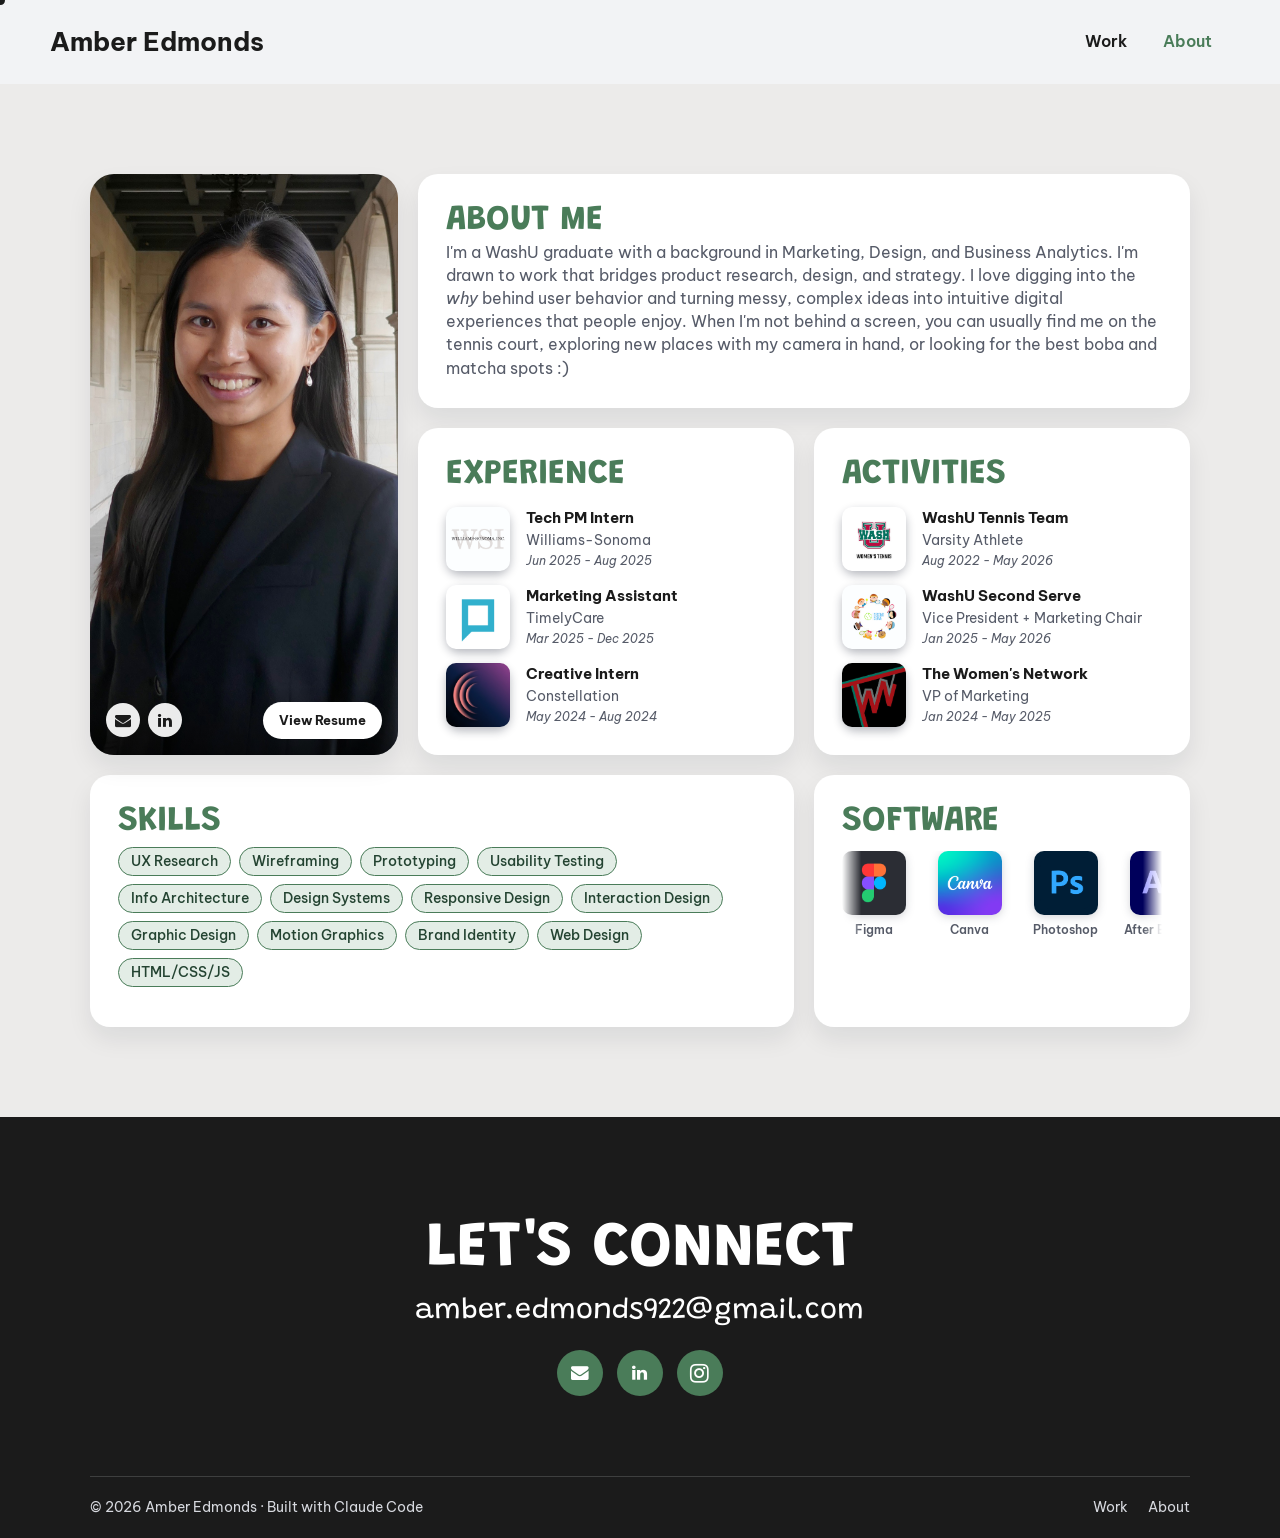
==== commit 927edc2b: "update email" ====
--- a/about.html
+++ b/about.html
@@ -48,14 +48,14 @@
                             <img class="profile-photo" src="assets/headshot.png" alt="Professional headshot of Amber Edmonds">
                             <div class="profile-overlay-bottom">
                                 <div class="profile-icons">
-                                    <a class="profile-icon-btn" href="mailto:a.m.edmonds@wustl.edu" aria-label="Email">
+                                    <a class="profile-icon-btn" href="mailto:amber.edmonds922@gmail.com" aria-label="Email">
                                         <i class="fa fa-envelope" aria-hidden="true"></i>
                                     </a>
                                     <a class="profile-icon-btn" href="https://www.linkedin.com/in/ambermedmonds/" target="_blank" rel="noopener noreferrer" aria-label="LinkedIn">
                                         <i class="fa fa-linkedin" aria-hidden="true"></i>
                                     </a>
                                 </div>
-                                <a class="profile-resume-btn" href="https://drive.google.com/file/d/1MUKmGTofoZCbTLwFQ5k2o2U6quHsXWsa/view?usp=sharing" target="_blank" rel="noopener noreferrer">
+                                <a class="profile-resume-btn" href="https://drive.google.com/file/d/1q2fgv7XHY9vPwNWqFI4L9BnMETcr2O9U/view?usp=sharing" target="_blank" rel="noopener noreferrer">
                                     View Resume
                                 </a>
                             </div>
@@ -225,9 +225,9 @@
     <footer class="site-footer" id="contact">
         <div class="contents footer-contents">
             <h2 class="footer-heading">Let's Connect</h2>
-            <span class="footer-email">a.m.edmonds@wustl.edu</span>
+            <span class="footer-email">amber.edmonds922@gmail.com</span>
             <div class="footer-social">
-                <a class="footer-social-btn" href="mailto:a.m.edmonds@wustl.edu" aria-label="Email">
+                <a class="footer-social-btn" href="mailto:amber.edmonds922@gmail.com" aria-label="Email">
                     <i class="fa fa-envelope" aria-hidden="true"></i>
                 </a>
                 <a class="footer-social-btn" href="https://www.linkedin.com/in/ambermedmonds/" target="_blank" rel="noopener noreferrer" aria-label="LinkedIn">
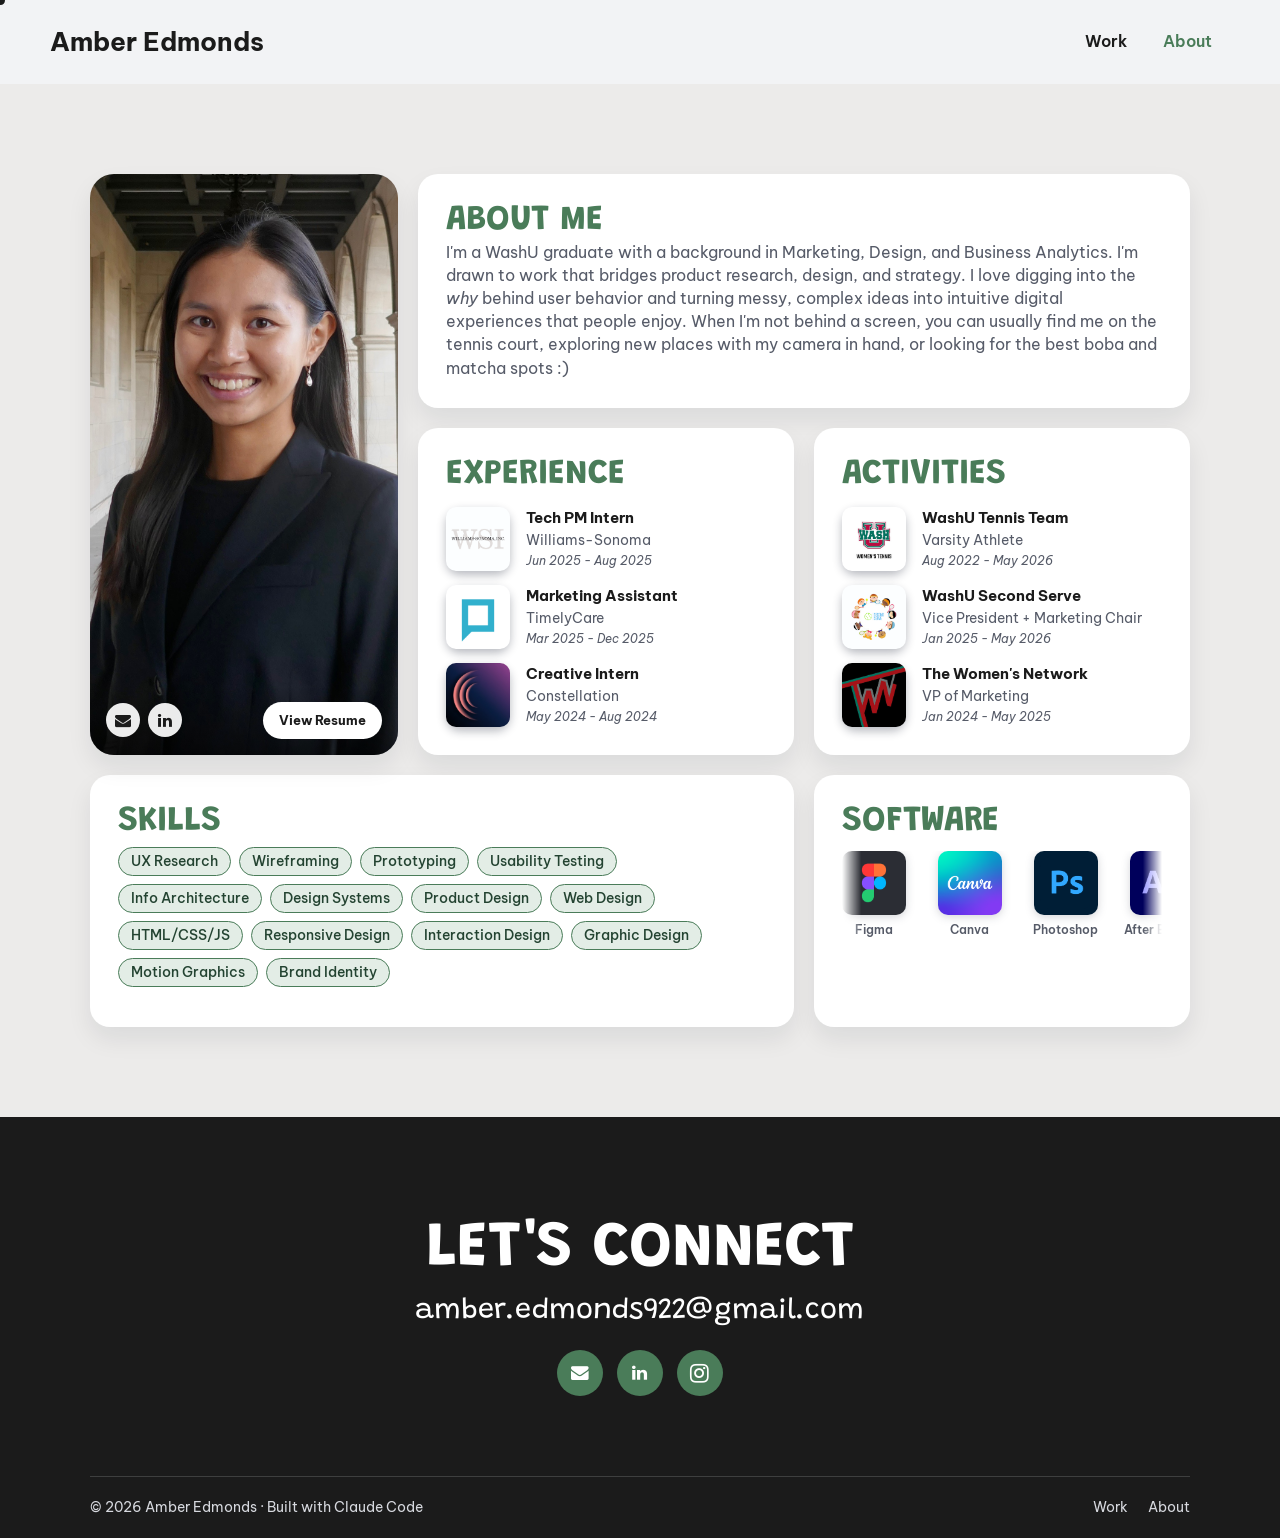
==== commit 4f28b4ff: "portfolio update" ====
--- a/about.html
+++ b/about.html
@@ -136,13 +136,14 @@
                             <span class="tag tag--purple">Usability Testing</span>
                             <span class="tag tag--purple">Info Architecture</span>
                             <span class="tag tag--purple">Design Systems</span>
+                            <span class="tag tag--purple">Product Design</span>
+                            <span class="tag tag--purple">Web Design</span>
+                            <span class="tag tag--purple">HTML/CSS/JS</span>
                             <span class="tag tag--purple">Responsive Design</span>
                             <span class="tag tag--purple">Interaction Design</span>
                             <span class="tag tag--purple">Graphic Design</span>
                             <span class="tag tag--purple">Motion Graphics</span>
                             <span class="tag tag--purple">Brand Identity</span>
-                            <span class="tag tag--purple">Web Design</span>
-                            <span class="tag tag--purple">HTML/CSS/JS</span>
                         </div>
                     </div>
 
--- a/styles.css
+++ b/styles.css
@@ -137,8 +137,19 @@
     color: var(--color-text);
 }
 
+.project-case-study h2,
+.project-case-study h3,
+.project-case-study h4,
+.project-case-study .testing-stat-time {
+    font-family: "Be Vietnam Pro", sans-serif;
+    font-weight: 600;
+}
+
+.project-case-study h2 {
+    color: var(--color-muted);
+}
+
 .project-case-study h3 {
-    font-family: "Grandstander", sans-serif;
     font-weight: 500;
 }
 
@@ -156,6 +167,19 @@
 
 .hero-description {
     font-weight: 400;
+}
+
+.hero-location {
+    display: inline-flex;
+    align-items: center;
+    gap: 6px;
+    font-size: 0.85em;
+    color: var(--color-muted);
+    background: rgba(0, 0, 0, 0.06);
+    border: 1px solid rgba(0, 0, 0, 0.1);
+    border-radius: 999px;
+    padding: 6px 14px;
+    margin: -8px auto 0;
 }
 
 .hero-contents {
@@ -467,6 +491,13 @@
 
     .home-hero .hero-contents {
         width: 88%;
+    }
+}
+
+@media screen and (max-width: 700px) {
+    .home-hero {
+        min-height: 0;
+        padding: calc(var(--nav-height) + 120px) 0 120px;
     }
 }
 
@@ -877,6 +908,35 @@
     border-radius: 10px;
 }
 
+.card-lock-badge {
+    position: absolute;
+    top: 12px;
+    left: 12px;
+    z-index: 2;
+    display: inline-flex;
+    align-items: center;
+    height: 28px;
+    gap: 6px;
+    padding: 0 12px;
+    border-radius: 999px;
+    background-color: rgba(27, 27, 27, 0.75);
+    backdrop-filter: blur(4px);
+    color: #ffffff;
+    font-size: 0.75rem;
+    font-weight: 600;
+    letter-spacing: 0.02em;
+    box-sizing: border-box;
+}
+
+@media screen and (max-width: 700px) {
+    .card-lock-badge {
+        height: 22px;
+        gap: 5px;
+        padding: 0 9px;
+        font-size: 0.65rem;
+    }
+}
+
 @media screen and (max-width: 1100px) {
     .card-img {
         height: clamp(250px, 58vw, 560px);
@@ -1016,6 +1076,10 @@
     margin-bottom: 30px;
 }
 
+.next-projects h2 {
+    font-family: "Grandstander", sans-serif;
+}
+
 .next-projects-grid {
     display: grid;
     grid-template-columns: repeat(2, 1fr);
@@ -1105,9 +1169,27 @@
     right: 12px;
     width: auto;
     margin: 0;
+    gap: 6px;
     z-index: 2;
     justify-content: flex-end;
     pointer-events: none;
+}
+
+.home-projects .card .tag {
+    display: inline-flex;
+    align-items: center;
+    height: 28px;
+    padding: 0 13px;
+    font-size: 0.8rem;
+    box-sizing: border-box;
+}
+
+@media screen and (max-width: 700px) {
+    .home-projects .card .tag {
+        height: 22px;
+        padding: 0 9px;
+        font-size: 0.68rem;
+    }
 }
 
 .tag {
@@ -1143,11 +1225,6 @@
     .home-projects {
         padding: 50px 0;
     }
-
-    .home-projects .card .tag {
-        padding: 3px 10px;
-        font-size: 0.72rem;
-    }
 }
 
 .index-card {
@@ -1410,6 +1487,14 @@
 
 .project-visual-card + .project-case-kicker {
     margin-top: 48px;
+}
+
+.project-content > h2 {
+    font-family: "Be Vietnam Pro", sans-serif;
+    font-size: 0.85rem;
+    font-weight: 600;
+    letter-spacing: 0.08em;
+    text-transform: uppercase;
 }
 
 .project-case-intro {
@@ -2065,9 +2150,13 @@
     margin-bottom: 30px;
 }
 
+.project-content h2#reflection ~ p:last-child {
+    margin-bottom: 0;
+}
+
 .project-content hr.project-divider {
     margin-top: 40px;
-    margin-bottom: 6px;
+    margin-bottom: 0px;
 }
 
 .project-content h3 {
@@ -2089,6 +2178,15 @@
 
 .project-content figure.project-visual-card--tight-bottom {
     margin-bottom: 0;
+}
+
+.project-content figure.affinity-map-figure {
+    margin-top: 8px;
+    margin-bottom: -8px;
+}
+
+.project-content figure.research-methods-figure {
+    margin-bottom: 0px;
 }
 
 .project-divider {
@@ -2161,39 +2259,6 @@
     box-shadow: var(--shadow-soft);
 }
 
-.takeaway-grid {
-    display: grid;
-    grid-template-columns: repeat(2, minmax(0, 1fr));
-    gap: 16px;
-    margin-bottom: 10px;
-}
-
-.takeaway-card {
-    padding: 20px;
-    border-radius: 10px;
-    background-color: #ffffff;
-}
-
-.takeaway-card h4 {
-    margin-bottom: 8px;
-    color: var(--color-accent);
-    font-family: "Grandstander", sans-serif;
-    font-size: 1.15rem;
-    line-height: 1.2;
-}
-
-.takeaway-card p {
-    margin: 0;
-    color: var(--color-muted);
-    font-size: 0.92rem;
-}
-
-@media screen and (max-width: 700px) {
-    .takeaway-grid {
-        grid-template-columns: 1fr;
-    }
-}
-
 .testing-grid {
     display: grid;
     grid-template-columns: repeat(3, minmax(0, 1fr));
@@ -2226,12 +2291,14 @@
     display: inline-flex;
     align-items: center;
     gap: 3px;
-    padding: 4px 10px;
+    height: 2.1rem;
+    padding: 0 12px;
     border-radius: 999px;
     background-color: var(--color-accent-pale);
     color: var(--color-accent-dark);
     font-size: 0.92rem;
     font-weight: 700;
+    box-sizing: border-box;
 }
 
 .testing-stat-star {
@@ -2240,7 +2307,7 @@
 }
 
 .testing-stat-rating-max {
-    color: var(--color-muted);
+    color: var(--color-accent-dark);
     font-weight: 500;
 }
 
@@ -2272,6 +2339,10 @@
     margin: 20px 0;
 }
 
+.project-content figure + .persona-journey-grid {
+    margin-top: 20px;
+}
+
 .persona-journey-grid figure {
     margin: 0;
 }
@@ -2345,29 +2416,128 @@
     color: var(--color-accent);
 }
 
-.solution-feature {
-    padding-left: 16px;
-    border-left: 3px solid var(--color-accent);
+.recommendation-grid {
+    display: flex;
+    flex-direction: column;
+    gap: 44px;
     margin-top: 10px;
 }
 
-.solution-feature-eyebrow {
-    margin-bottom: 4px;
-    color: var(--color-accent);
-    font-size: 0.8rem;
+.recommendation-card {
+    display: grid;
+    grid-template-columns: 40px 1fr;
+    gap: 20px;
+    align-items: start;
+}
+
+.recommendation-card h4 {
+    margin-bottom: 8px;
+    font-size: 1.05rem;
+    line-height: 1.25;
+}
+
+.recommendation-img {
+    grid-column: 1 / -1;
+    width: 100%;
+    height: auto;
+    margin-top: 2px;
+    margin-bottom: 0;
+    border-radius: 0;
+}
+
+.project-content figure.recommendation-media {
+    grid-column: 1 / -1;
+    margin-top: 2px;
+    margin-bottom: 0;
+}
+
+.recommendation-img-grid {
+    grid-column: 1 / -1;
+    display: grid;
+    grid-template-columns: repeat(2, minmax(0, 1fr));
+    gap: 12px;
+    margin-top: 2px;
+}
+
+.recommendation-img-crop {
+    aspect-ratio: 4 / 3;
+    border-radius: 12px;
+    overflow: hidden;
+}
+
+.recommendation-img-crop img {
+    width: 100%;
+    height: calc(100% + 10px);
+    margin-top: -10px;
+    border-radius: 0;
+    object-fit: cover;
+}
+
+@media screen and (max-width: 560px) {
+    .recommendation-img-grid {
+        grid-template-columns: 1fr;
+    }
+}
+
+.recommendation-card p {
+    margin: 0;
+    color: var(--color-muted);
+    font-size: 0.92rem;
+}
+
+.next-steps-timeline {
+    position: relative;
+    display: flex;
+    flex-direction: column;
+    gap: 28px;
+    margin-top: 20px;
+}
+
+.next-steps-timeline::before {
+    content: "";
+    position: absolute;
+    top: 20px;
+    bottom: 20px;
+    left: 19px;
+    width: 2px;
+    background-color: var(--color-border);
+}
+
+.next-steps-step {
+    position: relative;
+    display: grid;
+    grid-template-columns: 40px 1fr;
+    gap: 20px;
+    align-items: start;
+}
+
+.next-steps-marker {
+    position: relative;
+    z-index: 1;
+    display: flex;
+    align-items: center;
+    justify-content: center;
+    width: 40px;
+    height: 40px;
+    border-radius: 50%;
+    background-color: var(--color-accent);
+    color: #ffffff;
+    font-size: 1rem;
+    line-height: 1;
     font-weight: 700;
-    letter-spacing: 0.06em;
-    text-transform: uppercase;
-}
-
-.solution-feature-body {
+    text-align: center;
+}
+
+.next-steps-card h4 {
+    margin-bottom: 6px;
+    font-size: 1rem;
+    line-height: 1.25;
+}
+
+.next-steps-card p {
     margin: 0;
-    font-size: 1.05rem;
-}
-
-.project-content > .solution-feature--flush:last-child,
-.project-content > .project-content-flush:last-child {
-    margin-bottom: 0;
+    color: var(--color-muted);
+    font-size: 0.92rem;
 }
 
 
